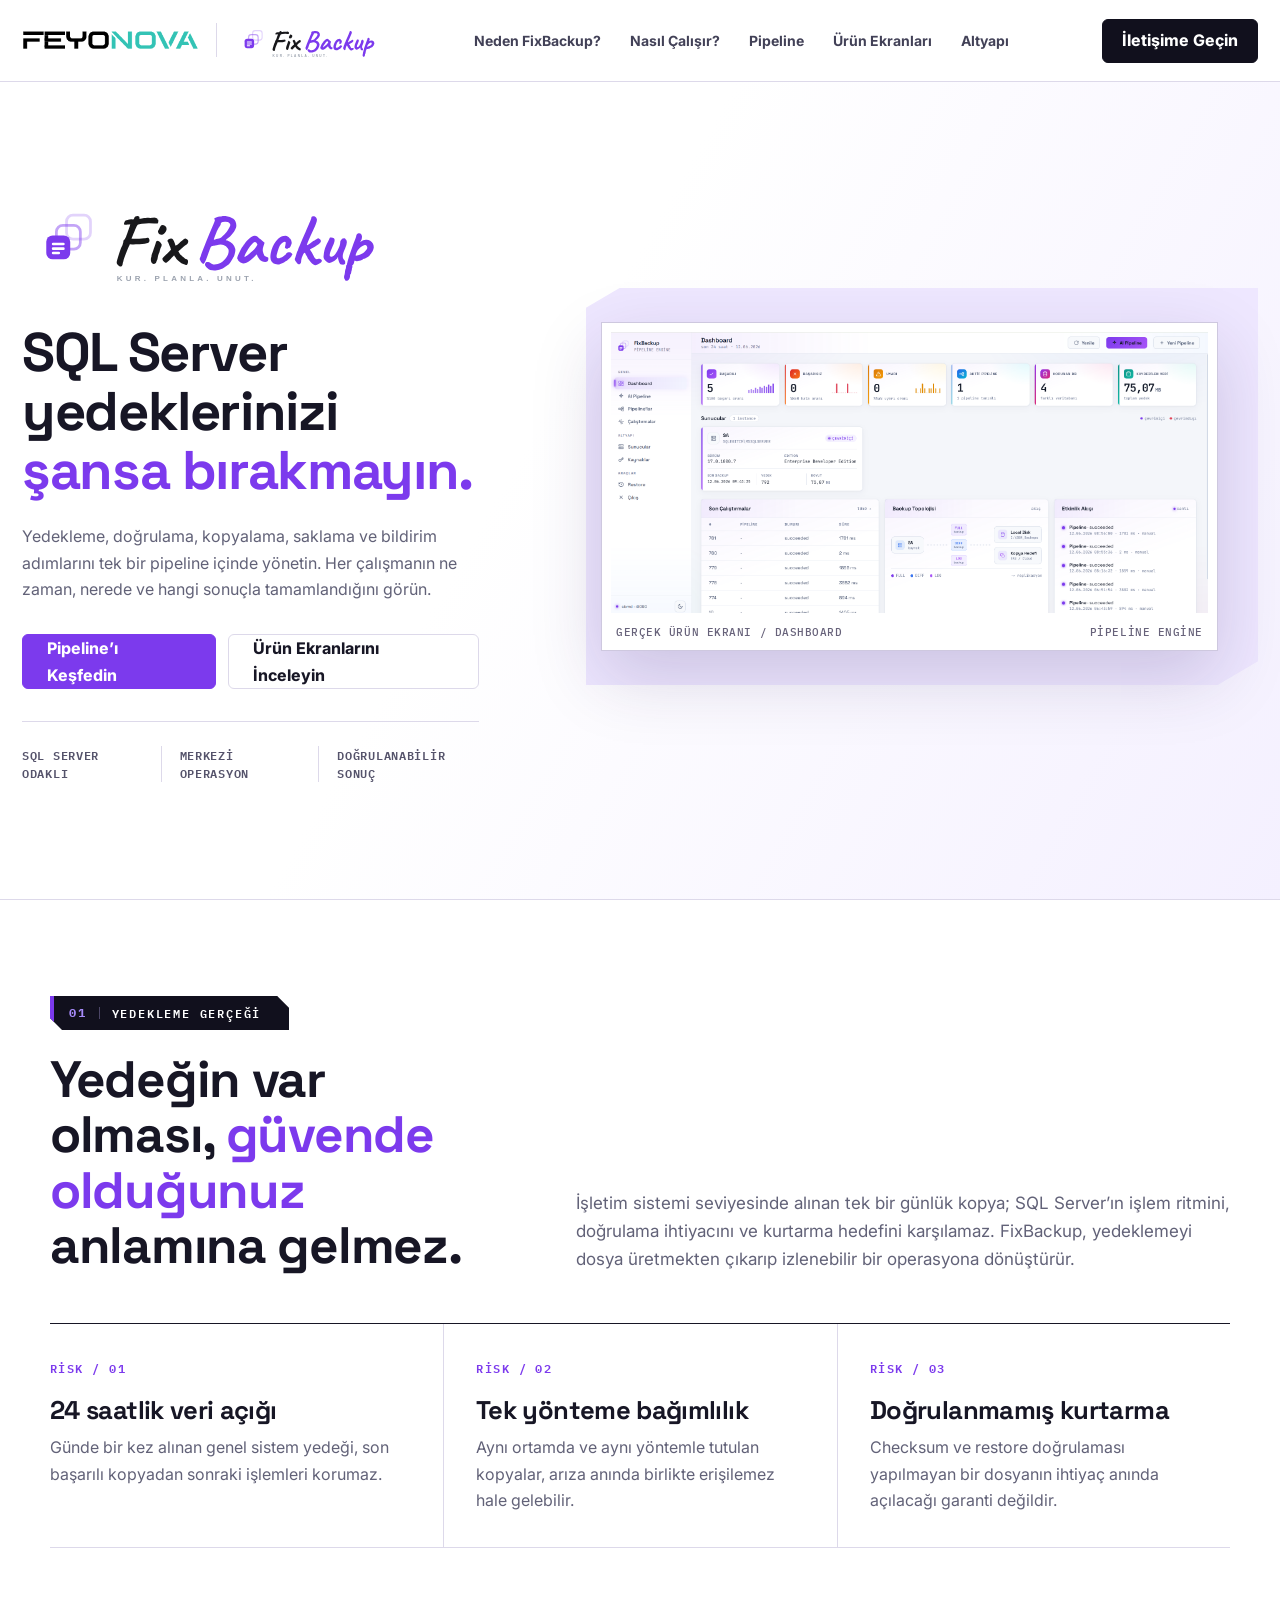
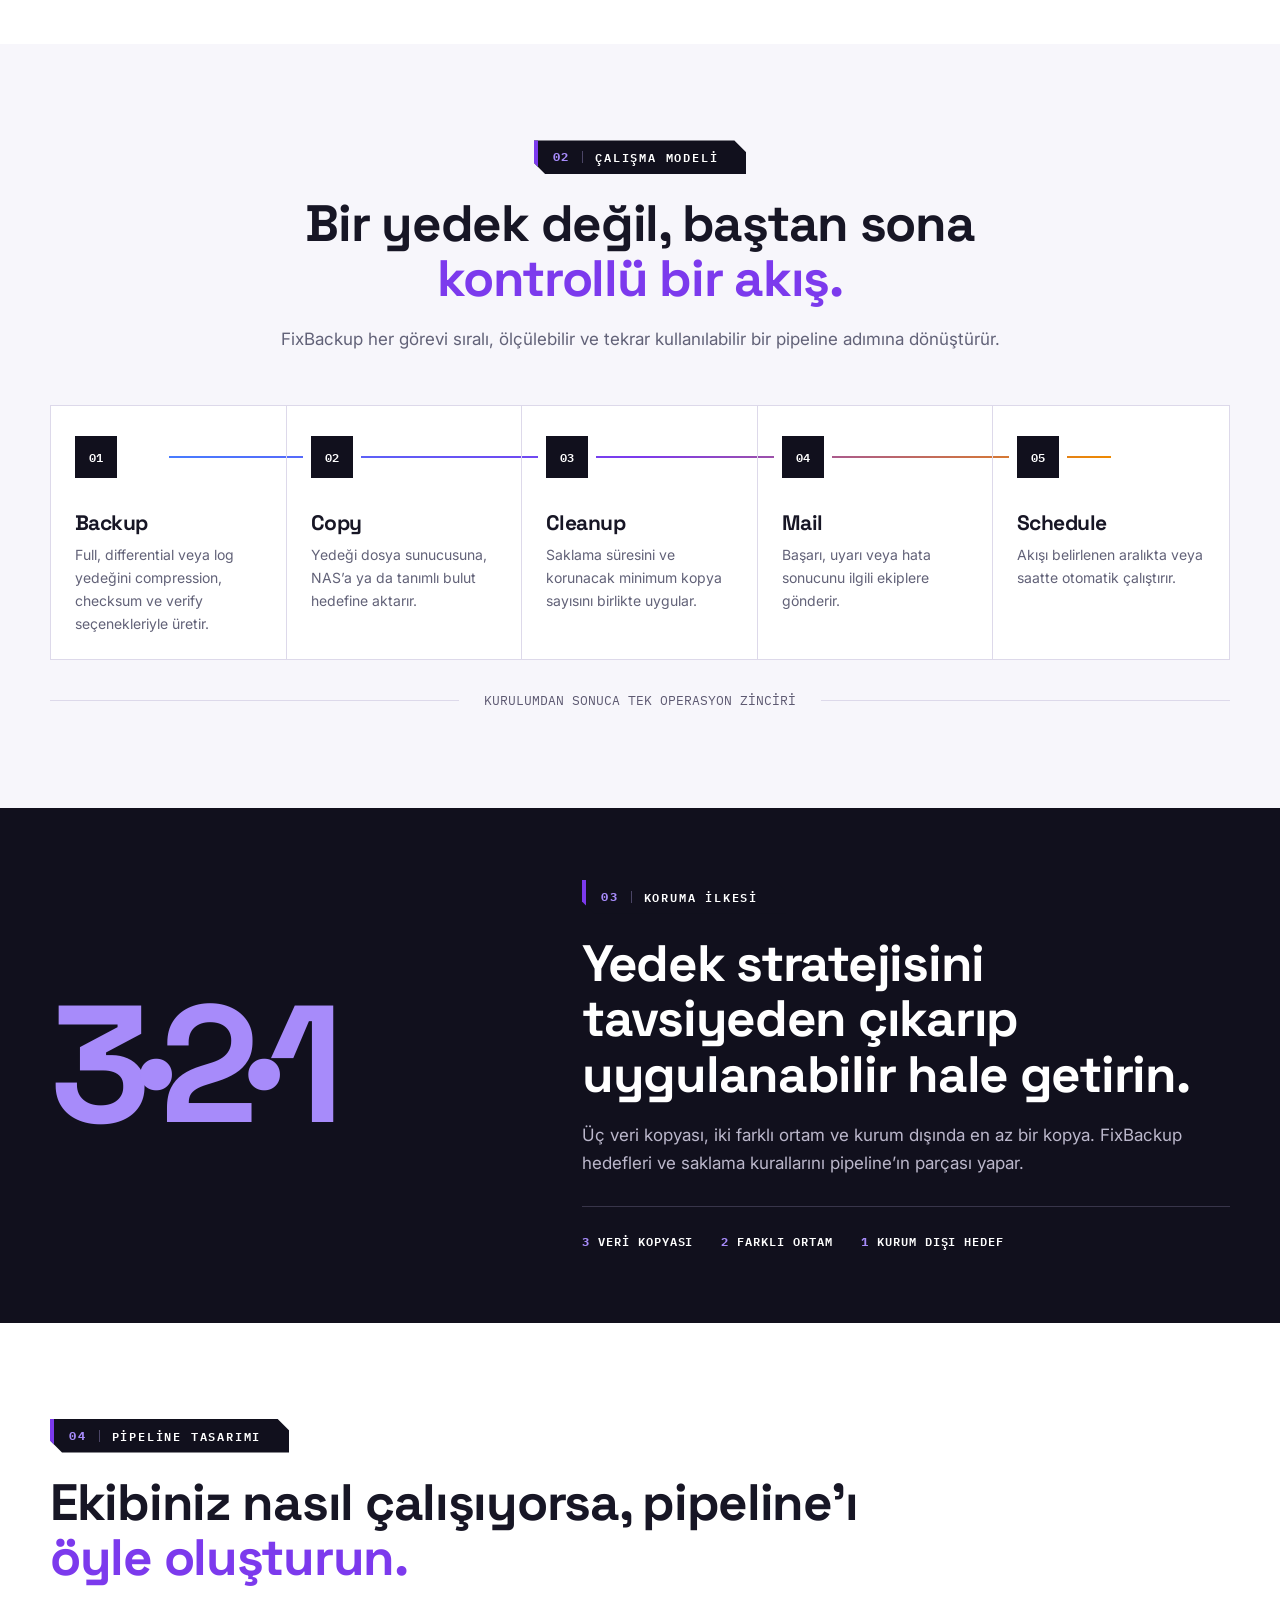
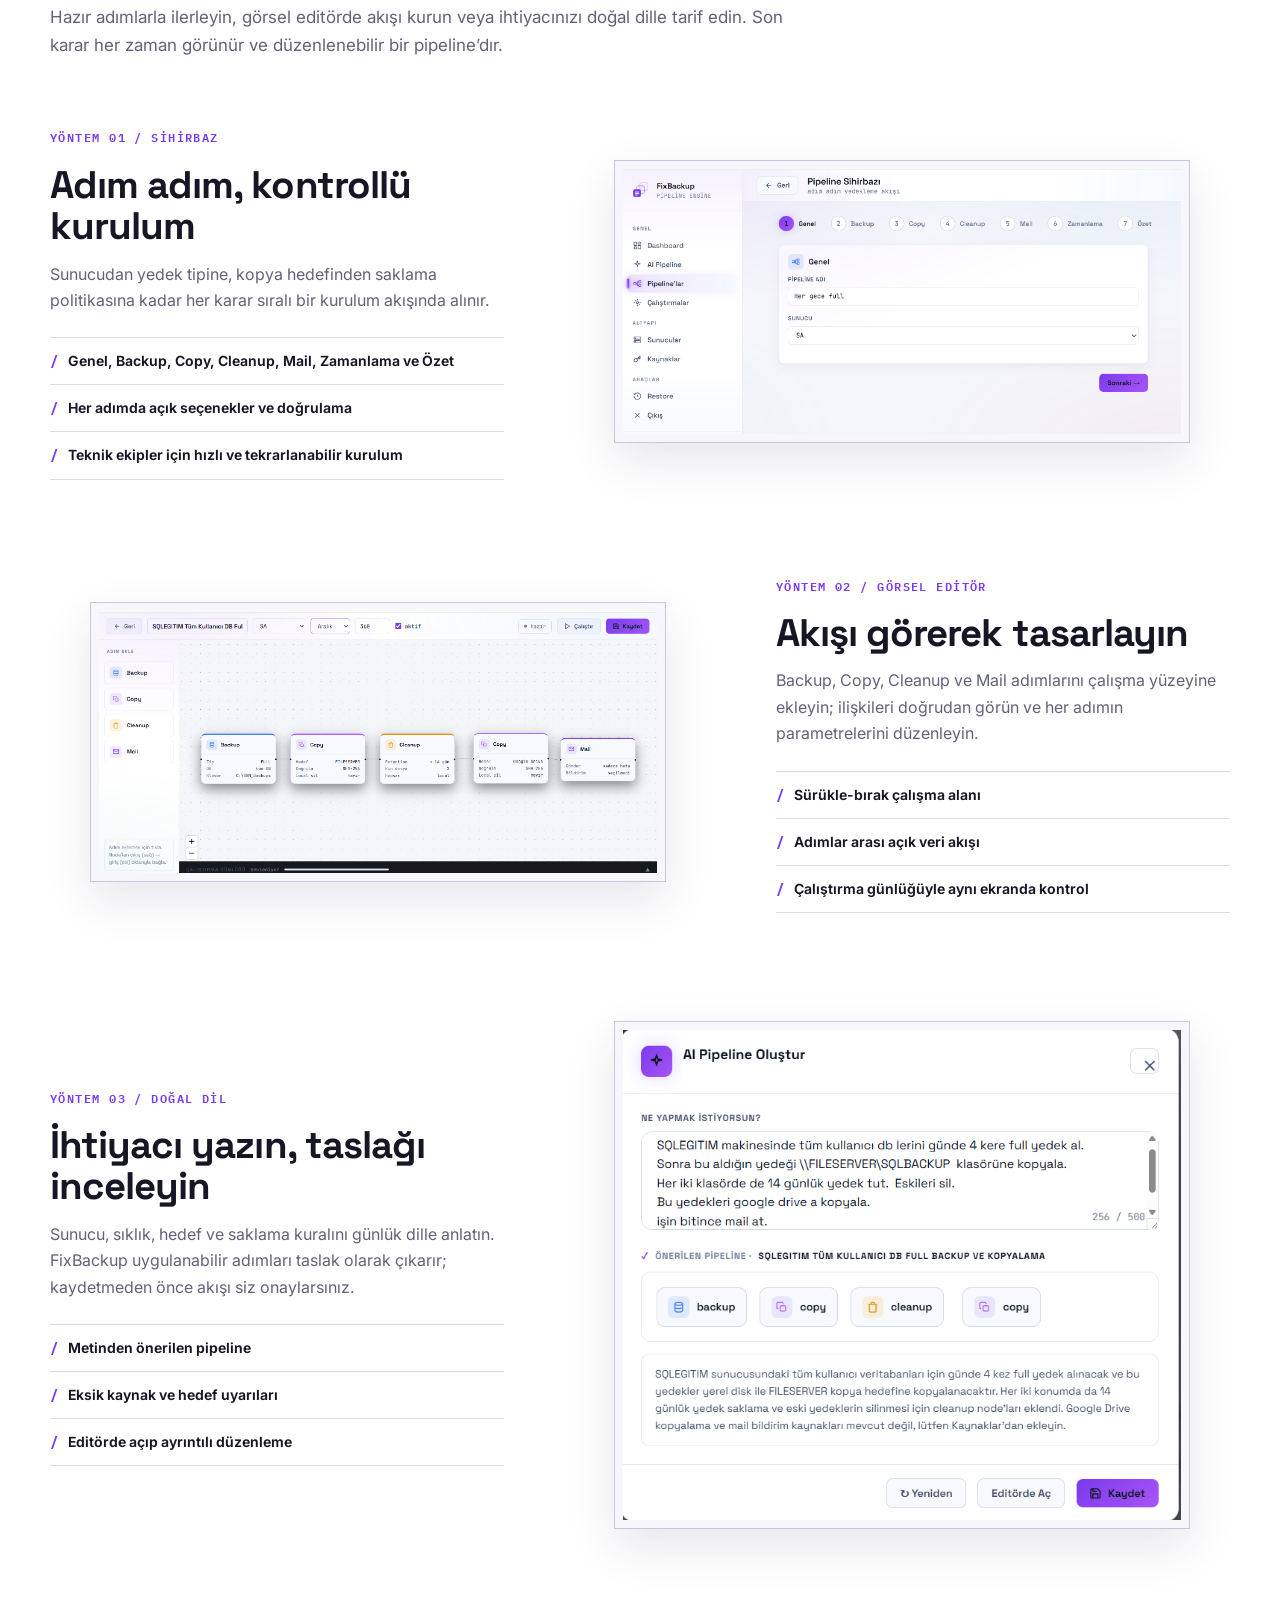
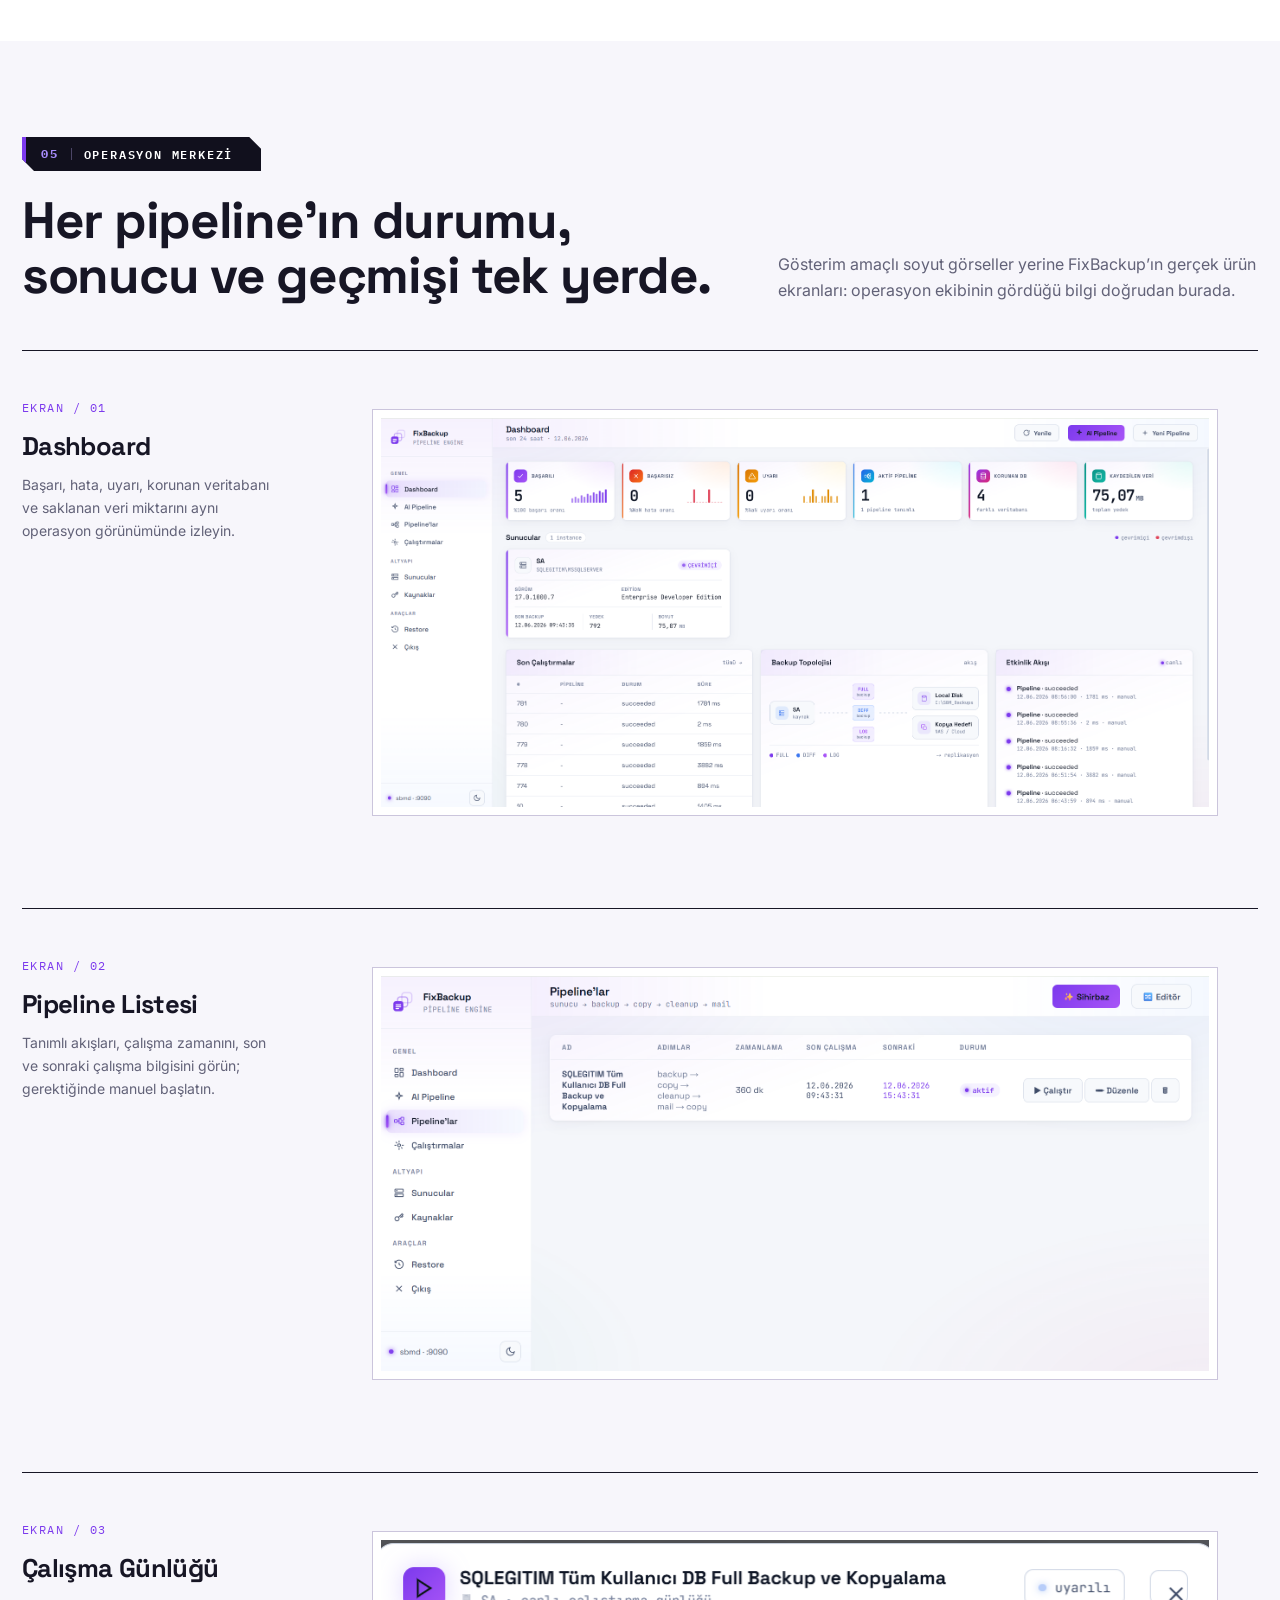
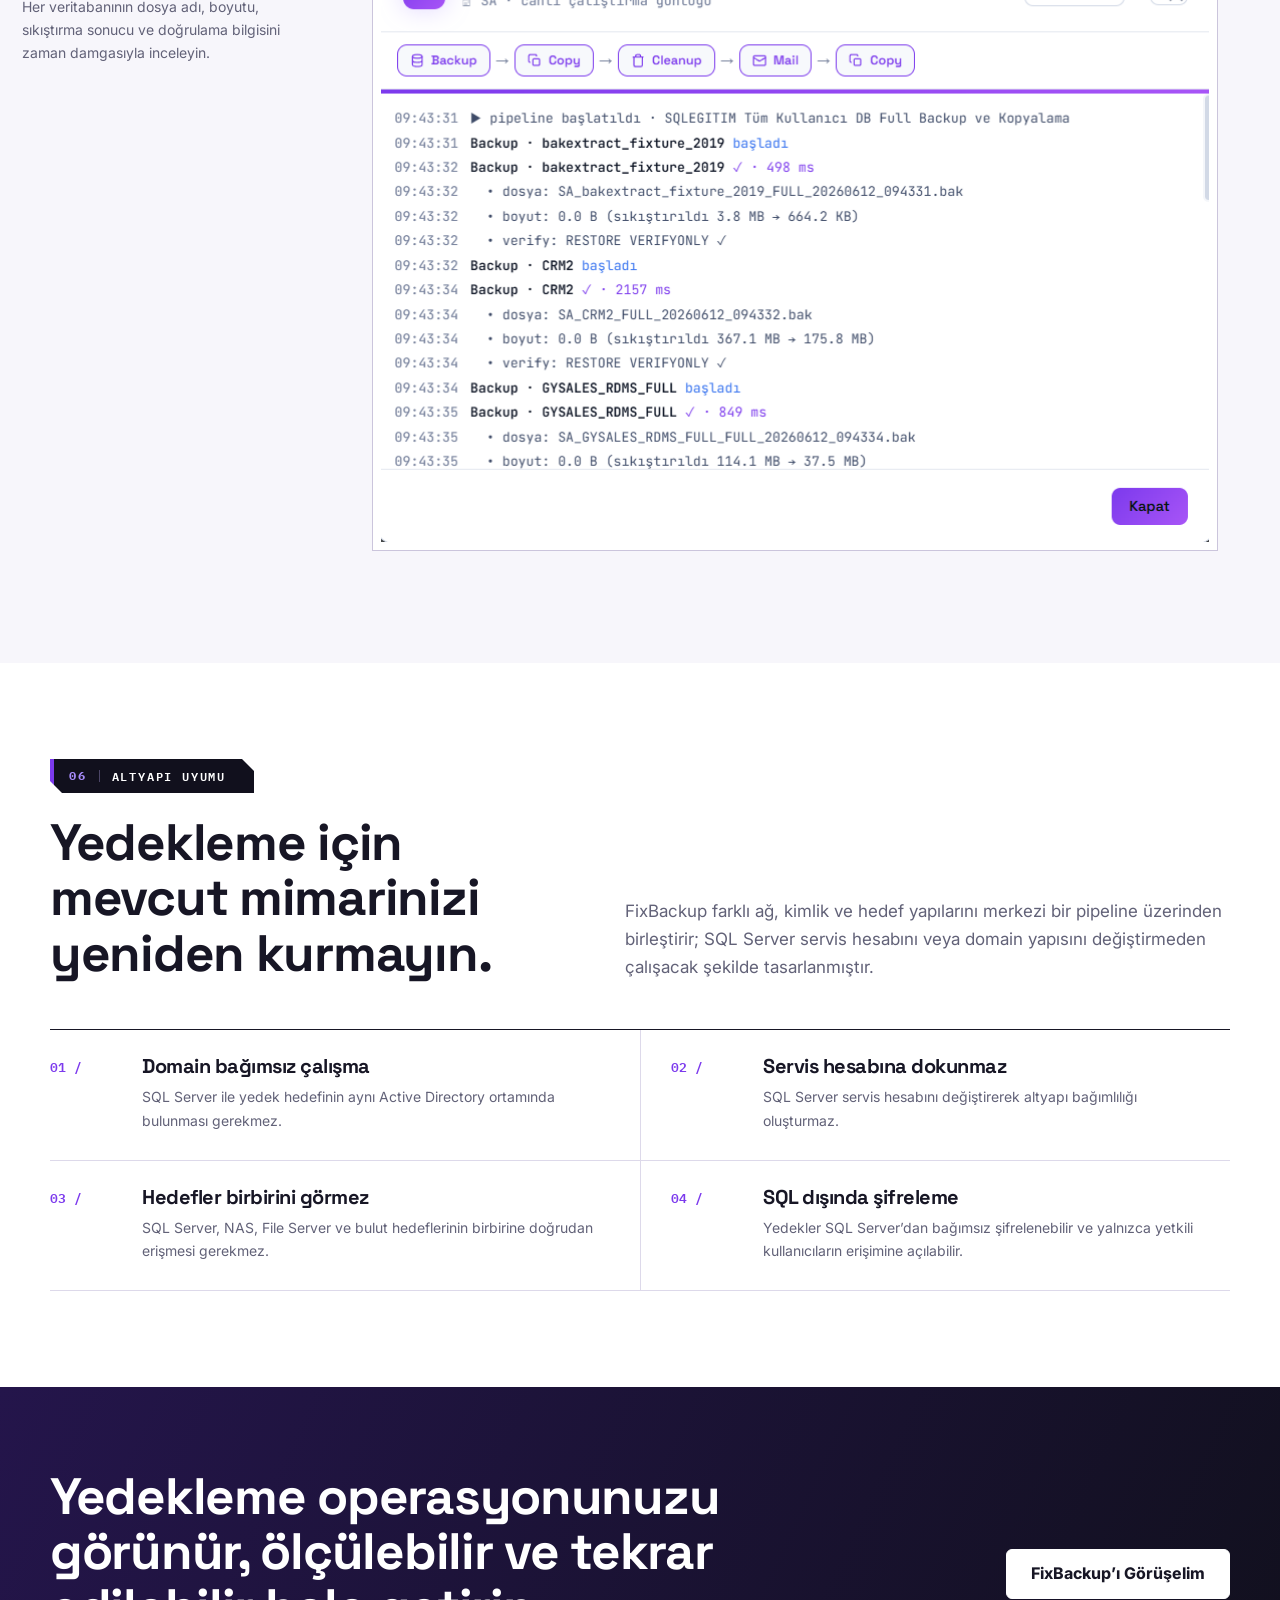
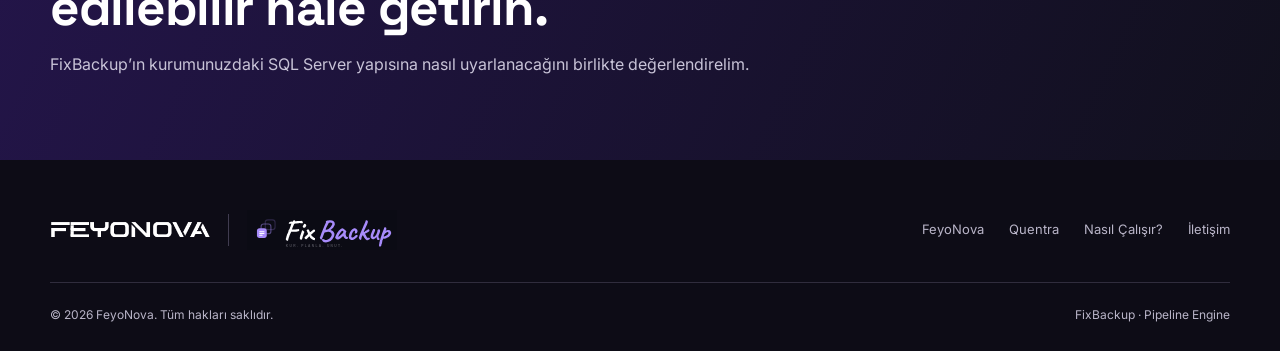
==== fixbackup.html @ 74d4e048 "Web: sayfa gecisleri, site animasyonlari ve fixbackup sayfasi eklendi - index.html yeniden duzenlend" ====
<!DOCTYPE html>
<html lang="tr">
<head>
<meta charset="UTF-8">
<meta name="viewport" content="width=device-width, initial-scale=1.0">
<title>FixBackup | SQL Server Yedekleme Pipeline Platformu</title>
<meta name="description" content="FixBackup; SQL Server yedeklerini planlayan, doğrulayan, kopyalayan ve saklama politikalarını yöneten yedekleme pipeline platformudur.">
<link rel="icon" type="image/svg+xml" href="assets/fixbackup-web/favicon.svg">
<link rel="preconnect" href="https://fonts.googleapis.com">
<link rel="preconnect" href="https://fonts.gstatic.com" crossorigin>
<link href="https://fonts.googleapis.com/css2?family=Inter:wght@400;500;600;700;800&family=Space+Grotesk:wght@500;600;700&family=IBM+Plex+Mono:wght@500;600&display=swap" rel="stylesheet">
<link rel="stylesheet" href="assets/page-transition.css">
<link rel="stylesheet" href="assets/site-motion.css">
<style>
:root{
  --paper:#fff;--wash:#f7f6fb;--wash-2:#f0eef8;--ink:#171625;--muted:#626278;
  --line:#ddd9ea;--purple:#7c3aed;--purple-2:#a78bfa;--purple-pale:#eee7ff;
  --navy:#11101d;--navy-2:#1b1930;--green:#0f9d94;
  --display:"Space Grotesk",Inter,system-ui,sans-serif;
  --text:Inter,system-ui,-apple-system,"Segoe UI",sans-serif;
  --mono:"IBM Plex Mono",Consolas,monospace;
}
*{box-sizing:border-box}
html{scroll-behavior:smooth}
html,body{overflow-x:clip}
body{margin:0;background:var(--paper);color:var(--ink);font-family:var(--text);font-size:16px;line-height:1.65}
img{display:block;max-width:100%;height:auto}a{color:inherit;text-decoration:none}button{font:inherit}
h1,h2,h3,h4,p{margin:0}h1,h2,h3,h4{font-family:var(--display);line-height:1.08;letter-spacing:-.025em}
h2{font-size:clamp(32px,4vw,54px)}h3{font-size:clamp(21px,2vw,28px)}
::selection{background:var(--purple);color:#fff}
.container{width:min(1180px,calc(100% - 44px));margin-inline:auto}.wide{width:min(1440px,calc(100% - 44px));margin-inline:auto}
section{padding:96px 0;scroll-margin-top:82px}
.mono{font-family:var(--mono)}.purple{color:var(--purple)}
.section-kicker{display:inline-grid;grid-template-columns:auto 1fr;align-items:center;gap:12px;margin-bottom:22px;padding:11px 28px 11px 15px;background:var(--navy);color:#fff;border-left:4px solid var(--purple);clip-path:polygon(0 0,calc(100% - 12px) 0,100% 12px,100% 100%,12px 100%,0 calc(100% - 12px));font:600 12px/1 var(--mono);letter-spacing:.15em;text-transform:uppercase}
.section-kicker b{color:var(--purple-2);padding-right:12px;border-right:1px solid #4b4566}
.section-intro{max-width:760px;color:var(--muted);font-size:17px;margin-top:18px}
.btn{display:inline-flex;align-items:center;justify-content:center;min-height:50px;padding:0 24px;border:1px solid var(--line);border-radius:6px;background:#fff;color:var(--ink);font-weight:750;transition:.18s ease}
.btn:hover{transform:translateY(-1px);border-color:var(--purple)}.btn-primary{background:var(--purple);border-color:var(--purple);color:#fff}.btn-primary:hover{background:#6d28d9}

header{position:sticky;top:0;z-index:40;height:82px;background:rgba(255,255,255,.94);border-bottom:1px solid var(--line);backdrop-filter:blur(14px)}
.nav{height:100%;display:flex;align-items:center;justify-content:space-between;gap:30px}
.brand-pair{display:flex;align-items:center;gap:18px;min-width:330px}.feyo-logo{width:176px}.brand-rule{height:34px;width:1px;background:var(--line)}.fix-logo{width:145px}
.nav-links{display:flex;align-items:center;gap:29px;font-size:14px;font-weight:700;color:#424157}.nav-links a:hover{color:var(--purple)}
.nav-cta{min-height:44px;padding-inline:19px;background:var(--navy);border-color:var(--navy);color:#fff}.menu-toggle{display:none;width:44px;height:44px;border:1px solid var(--line);background:#fff;border-radius:5px;font-size:20px}

.hero{min-height:calc(100vh - 82px);padding:72px 0 80px;background:linear-gradient(120deg,#fff 0%,#fff 42%,#f4f0ff 100%);display:grid;align-items:center;border-bottom:1px solid var(--line)}
.hero-grid{display:grid;grid-template-columns:minmax(0,.78fr) minmax(580px,1.22fr);align-items:center;gap:64px}
.hero-logo{width:min(370px,80%);margin-bottom:34px}
.hero h1{font-size:clamp(38px,4.25vw,66px);max-width:680px}.hero h1 span{display:block;color:var(--purple)}
.hero-copy>p{max-width:620px;margin-top:24px;color:var(--muted);font-size:clamp(16px,1.25vw,19px)}
.hero-actions{display:flex;gap:12px;margin-top:32px}.hero-note{display:flex;gap:18px;margin-top:32px;padding-top:24px;border-top:1px solid var(--line);font:600 12px/1.5 var(--mono);letter-spacing:.06em;color:#55536b;text-transform:uppercase}.hero-note span+span{padding-left:18px;border-left:1px solid var(--line)}
.hero-screen{position:relative;padding:18px 0 18px 18px}.hero-screen::before{content:"";position:absolute;inset:0 0 0 6%;background:var(--purple-pale);clip-path:polygon(5% 0,100% 0,100% 94%,94% 100%,0 100%,0 5%)}
.screen-frame{position:relative;background:#fff;border:1px solid #cec8df;padding:9px;box-shadow:0 26px 65px rgba(52,35,96,.18)}
.screen-frame img{width:100%}.screen-cap{display:flex;justify-content:space-between;gap:20px;padding:12px 5px 1px;color:#67627a;font:500 11px/1.4 var(--mono);letter-spacing:.05em;text-transform:uppercase}

.risk{background:#fff}.risk-head{display:grid;grid-template-columns:.8fr 1.2fr;gap:90px;align-items:end;margin-bottom:50px}.risk-head h2{max-width:560px}.risk-head p{color:var(--muted);font-size:17px;max-width:660px}
.risk-grid{display:grid;grid-template-columns:repeat(3,1fr);border-top:1px solid var(--ink);border-bottom:1px solid var(--line)}
.risk-item{padding:30px 32px 34px 0}.risk-item+.risk-item{padding-left:32px;border-left:1px solid var(--line)}.risk-no{font:600 12px var(--mono);color:var(--purple);letter-spacing:.12em}.risk-item h3{margin:16px 0 10px}.risk-item p{color:var(--muted)}

.flow{background:var(--wash)}.flow-head{text-align:center;max-width:860px;margin:0 auto 52px}.flow-head .section-intro{margin-inline:auto}
.pipeline{display:grid;grid-template-columns:repeat(5,1fr);position:relative;border:1px solid var(--line);background:#fff}
.pipeline::before{content:"";position:absolute;left:10%;right:10%;top:50px;height:2px;background:linear-gradient(90deg,#477cff,var(--purple),#ef8a00)}
.pipe-step{position:relative;min-height:210px;padding:30px 24px 24px;border-right:1px solid var(--line)}.pipe-step:last-child{border-right:0}.pipe-index{position:relative;z-index:1;display:grid;place-items:center;width:42px;height:42px;background:var(--navy);color:#fff;font:600 12px var(--mono);box-shadow:0 0 0 8px #fff}.pipe-step h3{font-size:21px;margin:34px 0 8px}.pipe-step p{color:var(--muted);font-size:14px}
.flow-statement{display:grid;grid-template-columns:1fr auto 1fr;align-items:center;gap:25px;margin-top:30px;font-family:var(--mono);font-size:13px;color:#5d5971}.flow-statement::before,.flow-statement::after{content:"";height:1px;background:var(--line)}

.rule321{padding:72px 0;background:var(--navy);color:#fff}.rule-grid{display:grid;grid-template-columns:.8fr 1.2fr;gap:100px;align-items:center}.rule-number{font:700 clamp(88px,13vw,180px)/.8 var(--display);letter-spacing:-.08em;color:var(--purple-2)}.rule-copy h2{max-width:720px}.rule-copy p{max-width:700px;margin-top:20px;color:#bbb7cb;font-size:17px}.rule-facts{display:flex;gap:28px;margin-top:28px;padding-top:24px;border-top:1px solid #38354a}.rule-facts span{font:600 12px var(--mono);letter-spacing:.08em;text-transform:uppercase}.rule-facts b{color:var(--purple-2)}

.build{background:#fff}.build-head{max-width:900px;margin-bottom:64px}.build-list{display:grid;gap:92px}.build-row{display:grid;grid-template-columns:.9fr 1.3fr;align-items:center;gap:70px}.build-row:nth-child(even){grid-template-columns:1.3fr .9fr}.build-row:nth-child(even) .build-copy{order:2}.build-copy .eyebrow{font:600 12px var(--mono);letter-spacing:.12em;color:var(--purple);text-transform:uppercase}.build-copy h3{font-size:clamp(28px,3vw,42px);margin:14px 0}.build-copy p{color:var(--muted);font-size:16px}.build-points{list-style:none;padding:0;margin:24px 0 0;border-top:1px solid var(--line)}.build-points li{padding:11px 0;border-bottom:1px solid var(--line);font-size:14px;font-weight:650}.build-points li::before{content:"/";color:var(--purple);font-family:var(--mono);margin-right:10px}.media-frame{border:1px solid #cbc5dc;background:var(--wash);padding:8px;box-shadow:0 18px 45px rgba(38,28,72,.11)}.media-frame img{width:100%}

.screens{background:var(--wash)}.screens-head{display:flex;justify-content:space-between;align-items:end;gap:40px;margin-bottom:46px}.screens-head>div{max-width:720px}.screens-head p{max-width:480px;color:var(--muted)}
.screen-story{display:grid;grid-template-columns:260px 1fr;border-top:1px solid var(--ink);padding:42px 0 76px;gap:50px}.story-copy{position:sticky;top:120px;align-self:start}.story-copy .mono{font-size:12px;color:var(--purple);letter-spacing:.12em}.story-copy h3{margin:14px 0 12px}.story-copy p{color:var(--muted);font-size:14px}.story-media{border:1px solid #cbc5dc;background:#fff;padding:8px}.story-media img{width:100%}
.screen-story:last-child{padding-bottom:0}

.infra{background:#fff}.infra-head{display:grid;grid-template-columns:.9fr 1.1fr;gap:80px;align-items:end;margin-bottom:48px}.infra-head p{color:var(--muted);font-size:17px}
.infra-grid{display:grid;grid-template-columns:repeat(2,1fr);border-top:1px solid var(--ink)}.infra-item{display:grid;grid-template-columns:70px 1fr;gap:22px;padding:26px 30px 28px 0;border-bottom:1px solid var(--line)}.infra-item:nth-child(even){padding-left:30px;border-left:1px solid var(--line)}.infra-id{font:600 13px var(--mono);color:var(--purple)}.infra-item h3{font-size:20px;margin-bottom:8px}.infra-item p{color:var(--muted);font-size:14px}

.closing{padding:82px 0;background:linear-gradient(115deg,#24154b,#11101d);color:#fff}.closing-grid{display:grid;grid-template-columns:1fr auto;gap:50px;align-items:center}.closing h2{max-width:780px}.closing p{max-width:700px;margin-top:16px;color:#c8c3d7}.closing .btn{background:#fff;border-color:#fff;color:var(--ink)}
footer{padding:50px 0 26px;background:#0d0c16;color:#b9b5c8}.footer-grid{display:flex;align-items:center;justify-content:space-between;gap:30px;padding-bottom:32px;border-bottom:1px solid #302d3d}.footer-brand{display:flex;align-items:center;gap:18px}.footer-feyo{width:160px;filter:brightness(0) invert(1)}.footer-rule{width:1px;height:32px;background:#403c50}.footer-fix{width:150px}.footer-links{display:flex;gap:25px;font-size:13px}.footer-links a:hover{color:#fff}.copyright{display:flex;justify-content:space-between;gap:20px;padding-top:22px;font-size:12px}

@media(max-width:1180px){.nav-links{gap:18px}.brand-pair{min-width:280px}.feyo-logo{width:150px}.fix-logo{width:125px}.hero-grid{grid-template-columns:.85fr 1.15fr;gap:36px}.risk-head,.infra-head{gap:50px}.build-row,.build-row:nth-child(even){gap:40px}.rule-grid{gap:55px}}
@media(max-width:1060px){header{height:auto;min-height:72px}.nav{min-height:72px;flex-wrap:wrap}.menu-toggle{display:block}.nav-cta{display:none}.nav-links{display:none;order:3;width:100%;padding:16px 0 22px;border-top:1px solid var(--line)}.nav-links.open{display:grid;grid-template-columns:repeat(2,1fr)}.brand-pair{min-width:0}.hero{min-height:auto}.hero-grid{grid-template-columns:1fr}.hero-copy{padding:0;width:min(760px,calc(100% - 44px));margin:auto}.hero-screen{width:min(880px,calc(100% - 22px));margin-left:auto}.risk-head,.rule-grid,.infra-head{grid-template-columns:1fr;gap:28px}.build-row,.build-row:nth-child(even){grid-template-columns:1fr;gap:30px}.build-row:nth-child(even) .build-copy{order:0}.pipeline{grid-template-columns:1fr}.pipeline::before{top:44px;bottom:44px;left:50px;right:auto;width:2px;height:auto}.pipe-step{min-height:0;padding:24px 26px 24px 94px;border-right:0;border-bottom:1px solid var(--line)}.pipe-step:last-child{border-bottom:0}.pipe-index{position:absolute;left:29px;top:25px;box-shadow:0 0 0 6px #fff}.pipe-step h3{margin:0 0 4px}.screen-story{grid-template-columns:1fr;gap:24px}.story-copy{position:static}.footer-grid{align-items:flex-start;flex-direction:column}}
@media(max-width:700px){.container,.wide{width:min(100% - 30px,1180px)}section{padding:70px 0}.brand-pair{gap:11px}.brand-rule{height:28px}.feyo-logo{width:120px}.fix-logo{width:105px}.hero{padding:54px 0 60px}.hero-copy{width:calc(100% - 30px)}.hero h1{font-size:clamp(36px,12vw,48px)}.hero-actions{align-items:stretch;flex-direction:column}.hero-note{flex-direction:column;gap:9px}.hero-note span+span{padding-left:0;border-left:0}.hero-screen{width:calc(100% - 15px);padding-left:0}.screen-frame{padding:5px}.screen-cap{display:none}.risk-grid,.infra-grid{grid-template-columns:1fr}.risk-item,.risk-item+.risk-item{padding:24px 0;border-left:0;border-bottom:1px solid var(--line)}.risk-item:last-child{border-bottom:0}.rule-number{font-size:112px}.rule-facts{flex-direction:column;gap:10px}.build-list{gap:70px}.screens-head{align-items:flex-start;flex-direction:column}.screen-story{padding-bottom:58px}.infra-item,.infra-item:nth-child(even){grid-template-columns:48px 1fr;padding:23px 0;border-left:0}.closing-grid{grid-template-columns:1fr}.closing .btn{width:100%}.footer-brand{flex-wrap:wrap}.footer-links{flex-wrap:wrap}.copyright{flex-direction:column}.nav-links.open{grid-template-columns:1fr}.section-kicker{font-size:10px}}
</style>
</head>
<body>
<div class="page-transition" aria-hidden="true">
  <div class="pt-mark">
    <div class="pt-word"><span class="pt-letter" style="--i:0">F</span><span class="pt-letter" style="--i:1">E</span><span class="pt-letter" style="--i:2">Y</span><span class="pt-letter" style="--i:3">O</span><span class="pt-letter" style="--i:4">N</span><span class="pt-letter" style="--i:5">O</span><span class="pt-letter" style="--i:6">V</span><span class="pt-letter" style="--i:7">A</span></div>
    <span class="pt-line"></span>
    <span class="pt-caption">Enterprise Intelligence</span>
  </div>
</div>
<header>
  <div class="wide nav">
    <a class="brand-pair" href="./index.html" aria-label="FeyoNova ana sayfa">
      <img class="feyo-logo" src="Logolar/FeyoNovaLogo_Small.png" alt="FeyoNova">
      <span class="brand-rule"></span>
      <img class="fix-logo" src="assets/fixbackup-web/logo-light.svg" alt="FixBackup">
    </a>
    <nav class="nav-links" id="mainNav" aria-label="Ana menü"><a href="#neden">Neden FixBackup?</a><a href="#nasil">Nasıl Çalışır?</a><a href="#pipeline">Pipeline</a><a href="#ekranlar">Ürün Ekranları</a><a href="#altyapi">Altyapı</a></nav>
    <a class="btn nav-cta" href="mailto:info@feyonova.com?subject=FixBackup%20Hakkında">İletişime Geçin</a>
    <button class="menu-toggle" type="button" aria-label="Menüyü aç" aria-controls="mainNav" aria-expanded="false">☰</button>
  </div>
</header>
<main>
  <section class="hero">
    <div class="wide hero-grid">
      <div class="hero-copy">
        <img class="hero-logo" src="assets/fixbackup-web/logo-light.svg" alt="FixBackup — Kur. Planla. Unut.">
        <h1>SQL Server yedeklerinizi <span>şansa bırakmayın.</span></h1>
        <p>Yedekleme, doğrulama, kopyalama, saklama ve bildirim adımlarını tek bir pipeline içinde yönetin. Her çalışmanın ne zaman, nerede ve hangi sonuçla tamamlandığını görün.</p>
        <div class="hero-actions"><a class="btn btn-primary" href="#nasil">Pipeline’ı Keşfedin</a><a class="btn" href="#ekranlar">Ürün Ekranlarını İnceleyin</a></div>
        <div class="hero-note"><span>SQL Server odaklı</span><span>Merkezi operasyon</span><span>Doğrulanabilir sonuç</span></div>
      </div>
      <div class="hero-screen">
        <figure class="screen-frame"><img src="assets/fixbackup-web/dashboard.png" alt="FixBackup yönetim paneli" width="1913" height="900"><figcaption class="screen-cap"><span>Gerçek ürün ekranı / Dashboard</span><span>Pipeline Engine</span></figcaption></figure>
      </div>
    </div>
  </section>

  <section class="risk" id="neden"><div class="container">
    <div class="risk-head"><div><span class="section-kicker"><b>01</b>Yedekleme Gerçeği</span><h2>Yedeğin var olması, <span class="purple">güvende olduğunuz</span> anlamına gelmez.</h2></div><p>İşletim sistemi seviyesinde alınan tek bir günlük kopya; SQL Server’ın işlem ritmini, doğrulama ihtiyacını ve kurtarma hedefini karşılamaz. FixBackup, yedeklemeyi dosya üretmekten çıkarıp izlenebilir bir operasyona dönüştürür.</p></div>
    <div class="risk-grid">
      <article class="risk-item"><span class="risk-no">RİSK / 01</span><h3>24 saatlik veri açığı</h3><p>Günde bir kez alınan genel sistem yedeği, son başarılı kopyadan sonraki işlemleri korumaz.</p></article>
      <article class="risk-item"><span class="risk-no">RİSK / 02</span><h3>Tek yönteme bağımlılık</h3><p>Aynı ortamda ve aynı yöntemle tutulan kopyalar, arıza anında birlikte erişilemez hale gelebilir.</p></article>
      <article class="risk-item"><span class="risk-no">RİSK / 03</span><h3>Doğrulanmamış kurtarma</h3><p>Checksum ve restore doğrulaması yapılmayan bir dosyanın ihtiyaç anında açılacağı garanti değildir.</p></article>
    </div>
  </div></section>

  <section class="flow" id="nasil"><div class="container">
    <div class="flow-head"><span class="section-kicker"><b>02</b>Çalışma Modeli</span><h2>Bir yedek değil, baştan sona <span class="purple">kontrollü bir akış.</span></h2><p class="section-intro">FixBackup her görevi sıralı, ölçülebilir ve tekrar kullanılabilir bir pipeline adımına dönüştürür.</p></div>
    <div class="pipeline">
      <article class="pipe-step"><span class="pipe-index">01</span><h3>Backup</h3><p>Full, differential veya log yedeğini compression, checksum ve verify seçenekleriyle üretir.</p></article>
      <article class="pipe-step"><span class="pipe-index">02</span><h3>Copy</h3><p>Yedeği dosya sunucusuna, NAS’a ya da tanımlı bulut hedefine aktarır.</p></article>
      <article class="pipe-step"><span class="pipe-index">03</span><h3>Cleanup</h3><p>Saklama süresini ve korunacak minimum kopya sayısını birlikte uygular.</p></article>
      <article class="pipe-step"><span class="pipe-index">04</span><h3>Mail</h3><p>Başarı, uyarı veya hata sonucunu ilgili ekiplere gönderir.</p></article>
      <article class="pipe-step"><span class="pipe-index">05</span><h3>Schedule</h3><p>Akışı belirlenen aralıkta veya saatte otomatik çalıştırır.</p></article>
    </div>
    <div class="flow-statement">KURULUMDAN SONUCA TEK OPERASYON ZİNCİRİ</div>
  </div></section>

  <section class="rule321"><div class="container rule-grid"><div class="rule-number">3·2·1</div><div class="rule-copy"><span class="section-kicker"><b>03</b>Koruma İlkesi</span><h2>Yedek stratejisini tavsiyeden çıkarıp uygulanabilir hale getirin.</h2><p>Üç veri kopyası, iki farklı ortam ve kurum dışında en az bir kopya. FixBackup hedefleri ve saklama kurallarını pipeline’ın parçası yapar.</p><div class="rule-facts"><span><b>3</b> veri kopyası</span><span><b>2</b> farklı ortam</span><span><b>1</b> kurum dışı hedef</span></div></div></div></section>

  <section class="build" id="pipeline"><div class="container">
    <div class="build-head"><span class="section-kicker"><b>04</b>Pipeline Tasarımı</span><h2>Ekibiniz nasıl çalışıyorsa, pipeline’ı <span class="purple">öyle oluşturun.</span></h2><p class="section-intro">Hazır adımlarla ilerleyin, görsel editörde akışı kurun veya ihtiyacınızı doğal dille tarif edin. Son karar her zaman görünür ve düzenlenebilir bir pipeline’dır.</p></div>
    <div class="build-list">
      <article class="build-row"><div class="build-copy"><span class="eyebrow">Yöntem 01 / Sihirbaz</span><h3>Adım adım, kontrollü kurulum</h3><p>Sunucudan yedek tipine, kopya hedefinden saklama politikasına kadar her karar sıralı bir kurulum akışında alınır.</p><ul class="build-points"><li>Genel, Backup, Copy, Cleanup, Mail, Zamanlama ve Özet</li><li>Her adımda açık seçenekler ve doğrulama</li><li>Teknik ekipler için hızlı ve tekrarlanabilir kurulum</li></ul></div><figure class="media-frame"><img src="assets/fixbackup-web/wizard-general.png" alt="FixBackup pipeline sihirbazı" loading="lazy" width="1903" height="904"></figure></article>
      <article class="build-row"><div class="build-copy"><span class="eyebrow">Yöntem 02 / Görsel Editör</span><h3>Akışı görerek tasarlayın</h3><p>Backup, Copy, Cleanup ve Mail adımlarını çalışma yüzeyine ekleyin; ilişkileri doğrudan görün ve her adımın parametrelerini düzenleyin.</p><ul class="build-points"><li>Sürükle-bırak çalışma alanı</li><li>Adımlar arası açık veri akışı</li><li>Çalıştırma günlüğüyle aynı ekranda kontrol</li></ul></div><figure class="media-frame"><img src="assets/fixbackup-web/editor.png" alt="FixBackup görsel pipeline editörü" loading="lazy" width="1919" height="901"></figure></article>
      <article class="build-row"><div class="build-copy"><span class="eyebrow">Yöntem 03 / Doğal Dil</span><h3>İhtiyacı yazın, taslağı inceleyin</h3><p>Sunucu, sıklık, hedef ve saklama kuralını günlük dille anlatın. FixBackup uygulanabilir adımları taslak olarak çıkarır; kaydetmeden önce akışı siz onaylarsınız.</p><ul class="build-points"><li>Metinden önerilen pipeline</li><li>Eksik kaynak ve hedef uyarıları</li><li>Editörde açıp ayrıntılı düzenleme</li></ul></div><figure class="media-frame"><img src="assets/fixbackup-web/ai-pipeline.png" alt="Doğal dille FixBackup pipeline oluşturma ekranı" loading="lazy" width="748" height="657"></figure></article>
    </div>
  </div></section>

  <section class="screens" id="ekranlar"><div class="wide">
    <div class="screens-head"><div><span class="section-kicker"><b>05</b>Operasyon Merkezi</span><h2>Her pipeline’ın durumu, sonucu ve geçmişi tek yerde.</h2></div><p>Gösterim amaçlı soyut görseller yerine FixBackup’ın gerçek ürün ekranları: operasyon ekibinin gördüğü bilgi doğrudan burada.</p></div>
    <article class="screen-story"><div class="story-copy"><span class="mono">EKRAN / 01</span><h3>Dashboard</h3><p>Başarı, hata, uyarı, korunan veritabanı ve saklanan veri miktarını aynı operasyon görünümünde izleyin.</p></div><figure class="story-media"><img src="assets/fixbackup-web/dashboard.png" alt="FixBackup dashboard ekranı" loading="lazy" width="1913" height="900"></figure></article>
    <article class="screen-story"><div class="story-copy"><span class="mono">EKRAN / 02</span><h3>Pipeline Listesi</h3><p>Tanımlı akışları, çalışma zamanını, son ve sonraki çalışma bilgisini görün; gerektiğinde manuel başlatın.</p></div><figure class="story-media"><img src="assets/fixbackup-web/pipelines.png" alt="FixBackup pipeline listesi" loading="lazy" width="1913" height="912"></figure></article>
    <article class="screen-story"><div class="story-copy"><span class="mono">EKRAN / 03</span><h3>Çalışma Günlüğü</h3><p>Her veritabanının dosya adı, boyutu, sıkıştırma sonucu ve doğrulama bilgisini zaman damgasıyla inceleyin.</p></div><figure class="story-media"><img src="assets/fixbackup-web/run-log.png" alt="FixBackup çalışma günlüğü" loading="lazy" width="825" height="600"></figure></article>
  </div></section>

  <section class="infra" id="altyapi"><div class="container">
    <div class="infra-head"><div><span class="section-kicker"><b>06</b>Altyapı Uyumu</span><h2>Yedekleme için mevcut mimarinizi yeniden kurmayın.</h2></div><p>FixBackup farklı ağ, kimlik ve hedef yapılarını merkezi bir pipeline üzerinden birleştirir; SQL Server servis hesabını veya domain yapısını değiştirmeden çalışacak şekilde tasarlanmıştır.</p></div>
    <div class="infra-grid">
      <article class="infra-item"><span class="infra-id">01 /</span><div><h3>Domain bağımsız çalışma</h3><p>SQL Server ile yedek hedefinin aynı Active Directory ortamında bulunması gerekmez.</p></div></article>
      <article class="infra-item"><span class="infra-id">02 /</span><div><h3>Servis hesabına dokunmaz</h3><p>SQL Server servis hesabını değiştirerek altyapı bağımlılığı oluşturmaz.</p></div></article>
      <article class="infra-item"><span class="infra-id">03 /</span><div><h3>Hedefler birbirini görmez</h3><p>SQL Server, NAS, File Server ve bulut hedeflerinin birbirine doğrudan erişmesi gerekmez.</p></div></article>
      <article class="infra-item"><span class="infra-id">04 /</span><div><h3>SQL dışında şifreleme</h3><p>Yedekler SQL Server’dan bağımsız şifrelenebilir ve yalnızca yetkili kullanıcıların erişimine açılabilir.</p></div></article>
    </div>
  </div></section>

  <section class="closing"><div class="container closing-grid"><div><h2>Yedekleme operasyonunuzu görünür, ölçülebilir ve tekrar edilebilir hale getirin.</h2><p>FixBackup’ın kurumunuzdaki SQL Server yapısına nasıl uyarlanacağını birlikte değerlendirelim.</p></div><a class="btn" href="mailto:info@feyonova.com?subject=FixBackup%20Demo%20Talebi">FixBackup’ı Görüşelim</a></div></section>
</main>
<footer><div class="container"><div class="footer-grid"><div class="footer-brand"><img class="footer-feyo" src="Logolar/FeyoNovaLogo_Small.png" alt="FeyoNova"><span class="footer-rule"></span><img class="footer-fix" src="assets/fixbackup-web/logo-dark.svg" alt="FixBackup"></div><div class="footer-links"><a href="./index.html">FeyoNova</a><a href="./quentra.html">Quentra</a><a href="#nasil">Nasıl Çalışır?</a><a href="mailto:info@feyonova.com">İletişim</a></div></div><div class="copyright"><span>© 2026 FeyoNova. Tüm hakları saklıdır.</span><span>FixBackup · Pipeline Engine</span></div></div></footer>
<script src="assets/site-motion.js"></script>
<script src="assets/page-transition.js"></script>
<script>const toggle=document.querySelector('.menu-toggle');const nav=document.querySelector('.nav-links');toggle?.addEventListener('click',()=>{const open=nav.classList.toggle('open');toggle.setAttribute('aria-expanded',String(open));toggle.textContent=open?'×':'☰'});nav?.querySelectorAll('a').forEach(a=>a.addEventListener('click',()=>{nav.classList.remove('open');toggle?.setAttribute('aria-expanded','false');if(toggle)toggle.textContent='☰'}));</script>
</body>
</html>
---- assets/page-transition.css ----
.page-transition{
  position:fixed;inset:0;z-index:9999;display:grid;place-items:center;overflow:hidden;
  background:#fff;opacity:1;visibility:visible;pointer-events:auto;
  transition:opacity .42s cubic-bezier(.22,.7,.25,1),visibility 0s linear 0s;
}
.page-transition::before,.page-transition::after{
  content:"";position:absolute;left:0;width:100%;height:1px;
  background:linear-gradient(90deg,transparent,rgba(15,157,148,.42),transparent);
  transform:scaleX(0);
}
.page-transition::before{top:0;transform-origin:left}.page-transition::after{bottom:0;transform-origin:right}
.page-transition.is-ready{opacity:0;visibility:hidden;pointer-events:none;transition:opacity .4s ease,visibility 0s linear .4s}
.page-transition.is-leaving{opacity:1;visibility:visible;pointer-events:auto;transition:opacity .22s ease}
.page-transition.is-leaving::before,.page-transition.is-leaving::after{animation:pt-edge .55s ease forwards}
.pt-mark{position:relative;display:grid;justify-items:center;gap:18px;width:250px;padding:54px 16px 20px}
.pt-mark::before,.pt-mark::after{content:"";position:absolute;left:50%;top:50%;border-radius:50%;pointer-events:none}
.pt-mark::before{width:218px;height:218px;margin:-109px;border:1px solid rgba(15,157,148,.25);border-top-color:#0f9d94;animation:pt-orbit 1.05s linear infinite}
.pt-mark::after{width:184px;height:184px;margin:-92px;border:1px solid rgba(15,157,148,.12);border-right-color:rgba(15,157,148,.55);animation:pt-orbit 1.6s linear infinite reverse}
.pt-word{position:relative;z-index:1;width:210px;height:54px;background:url("../Logolar/FeyoNovaLogo_Small.png") center/contain no-repeat;opacity:0;transform:scale(.94);animation:pt-logo .45s cubic-bezier(.22,.8,.3,1) .08s forwards}
.pt-letter{display:none}.pt-line{position:relative;z-index:1;width:190px;height:2px;background:#dcebea;overflow:hidden}
.pt-line::after{content:"";display:block;width:42%;height:100%;background:linear-gradient(90deg,transparent,#0f9d94,transparent);animation:pt-line 1s ease-in-out infinite}
.pt-caption{position:relative;z-index:1;color:#667b86;font:600 9px/1 "IBM Plex Mono",Consolas,monospace;letter-spacing:.25em;text-transform:uppercase;opacity:0;animation:pt-caption .3s ease .22s forwards}
.page-transition.is-arrival .pt-word{opacity:1;transform:none;animation:none}
body.transition-lock{overflow:hidden}
@keyframes pt-logo{to{opacity:1;transform:scale(1)}}
@keyframes pt-orbit{to{transform:rotate(360deg)}}
@keyframes pt-line{from{transform:translateX(-120%)}to{transform:translateX(340%)}}
@keyframes pt-caption{to{opacity:1}}
@keyframes pt-edge{to{transform:scaleX(1)}}
@media(prefers-reduced-motion:reduce){.pt-mark::before,.pt-mark::after,.pt-line::after{animation:none}.pt-word,.pt-caption{animation:none;opacity:1;transform:none}.page-transition,.page-transition.is-ready{transition-duration:.12s}}
---- assets/site-motion.css ----
:root{--site-scroll-progress:0%}
.site-scroll-track{position:fixed;left:0;right:0;top:0;height:2px;z-index:9998;pointer-events:none;background:transparent}
.site-scroll-track span{display:block;width:var(--site-scroll-progress);height:100%;background:linear-gradient(90deg,#0f9d94,#21c7c1,#7c3aed);box-shadow:0 0 12px rgba(15,157,148,.35);transition:width .08s linear}
.motion-section{opacity:0;transform:translateY(26px);filter:blur(2px);transition:opacity .7s cubic-bezier(.22,.7,.25,1),transform .7s cubic-bezier(.22,.7,.25,1),filter .7s ease}
.motion-section.motion-visible{opacity:1;transform:none;filter:none}
.motion-title{position:relative;transition:transform .28s cubic-bezier(.22,.7,.25,1),color .28s ease,text-shadow .28s ease;will-change:transform}
.motion-title::after{content:"";position:absolute;left:50%;bottom:-8px;width:44px;height:2px;background:currentColor;opacity:.48;transform:translateX(-50%) scaleX(0);transform-origin:center;transition:transform .28s cubic-bezier(.22,.7,.25,1)}
.motion-title:hover{transform:translateY(-3px);text-shadow:0 12px 28px rgba(15,157,148,.11)}
.motion-title:hover::after{transform:translateX(-50%) scaleX(1)}
.motion-title[data-title-align="left"]::after{left:0;transform:scaleX(0);transform-origin:left}.motion-title[data-title-align="left"]:hover::after{transform:scaleX(1)}
@media(prefers-reduced-motion:reduce){.site-scroll-track{display:none}.motion-section{opacity:1;transform:none;filter:none;transition:none}.motion-title,.motion-title::after{transition:none}.motion-title:hover{transform:none;text-shadow:none}}
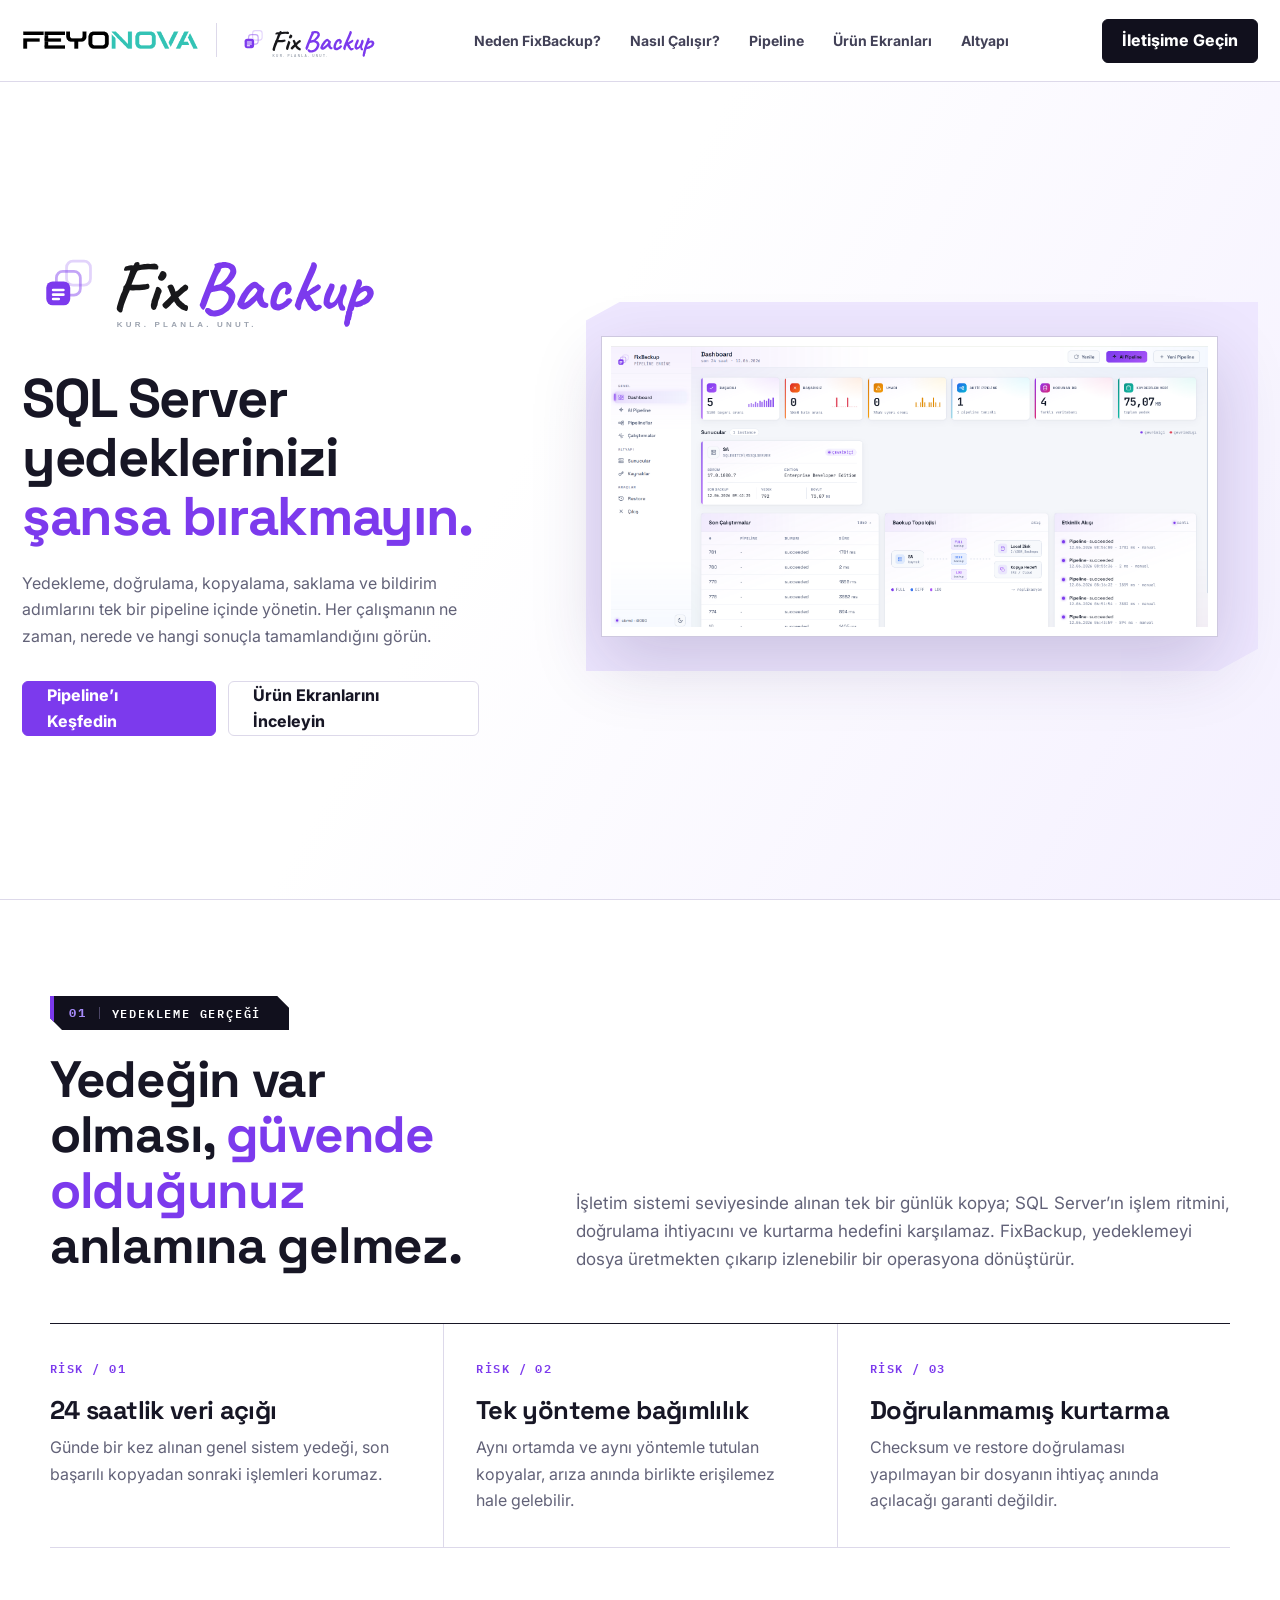
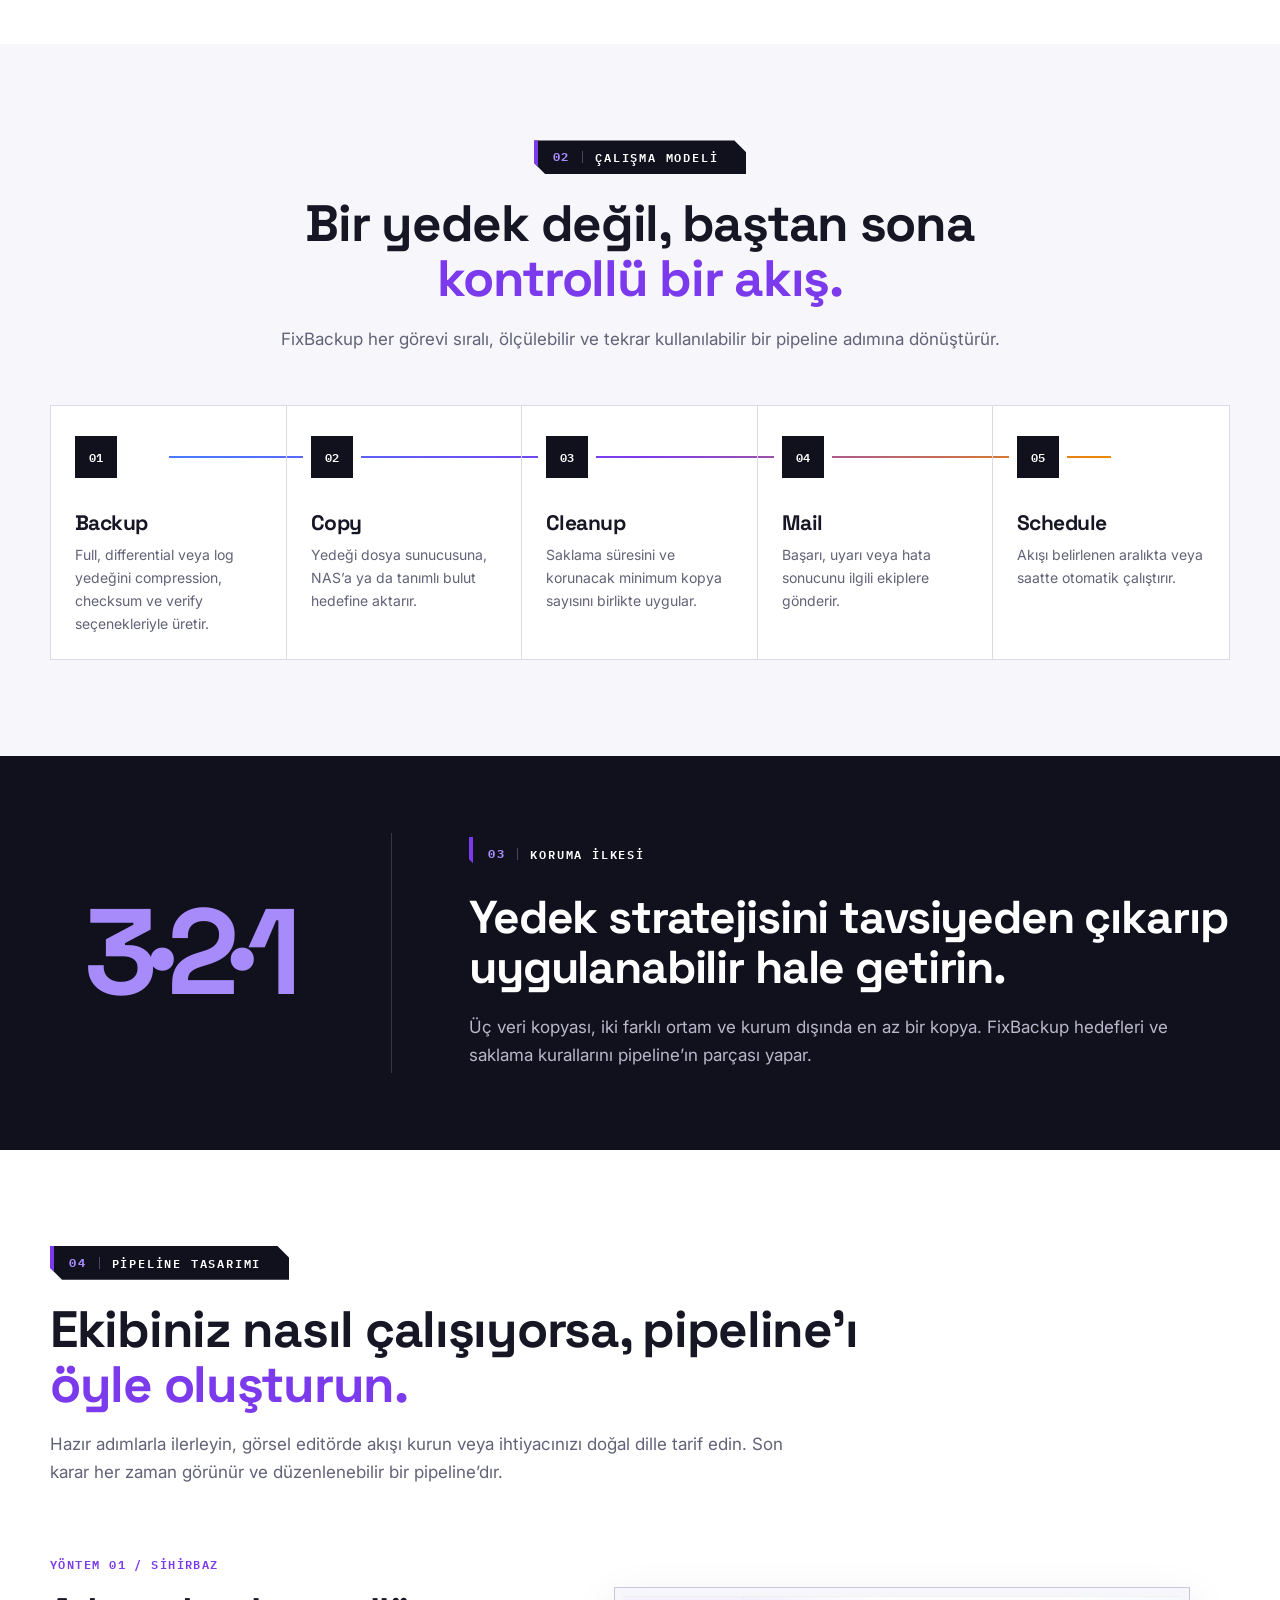
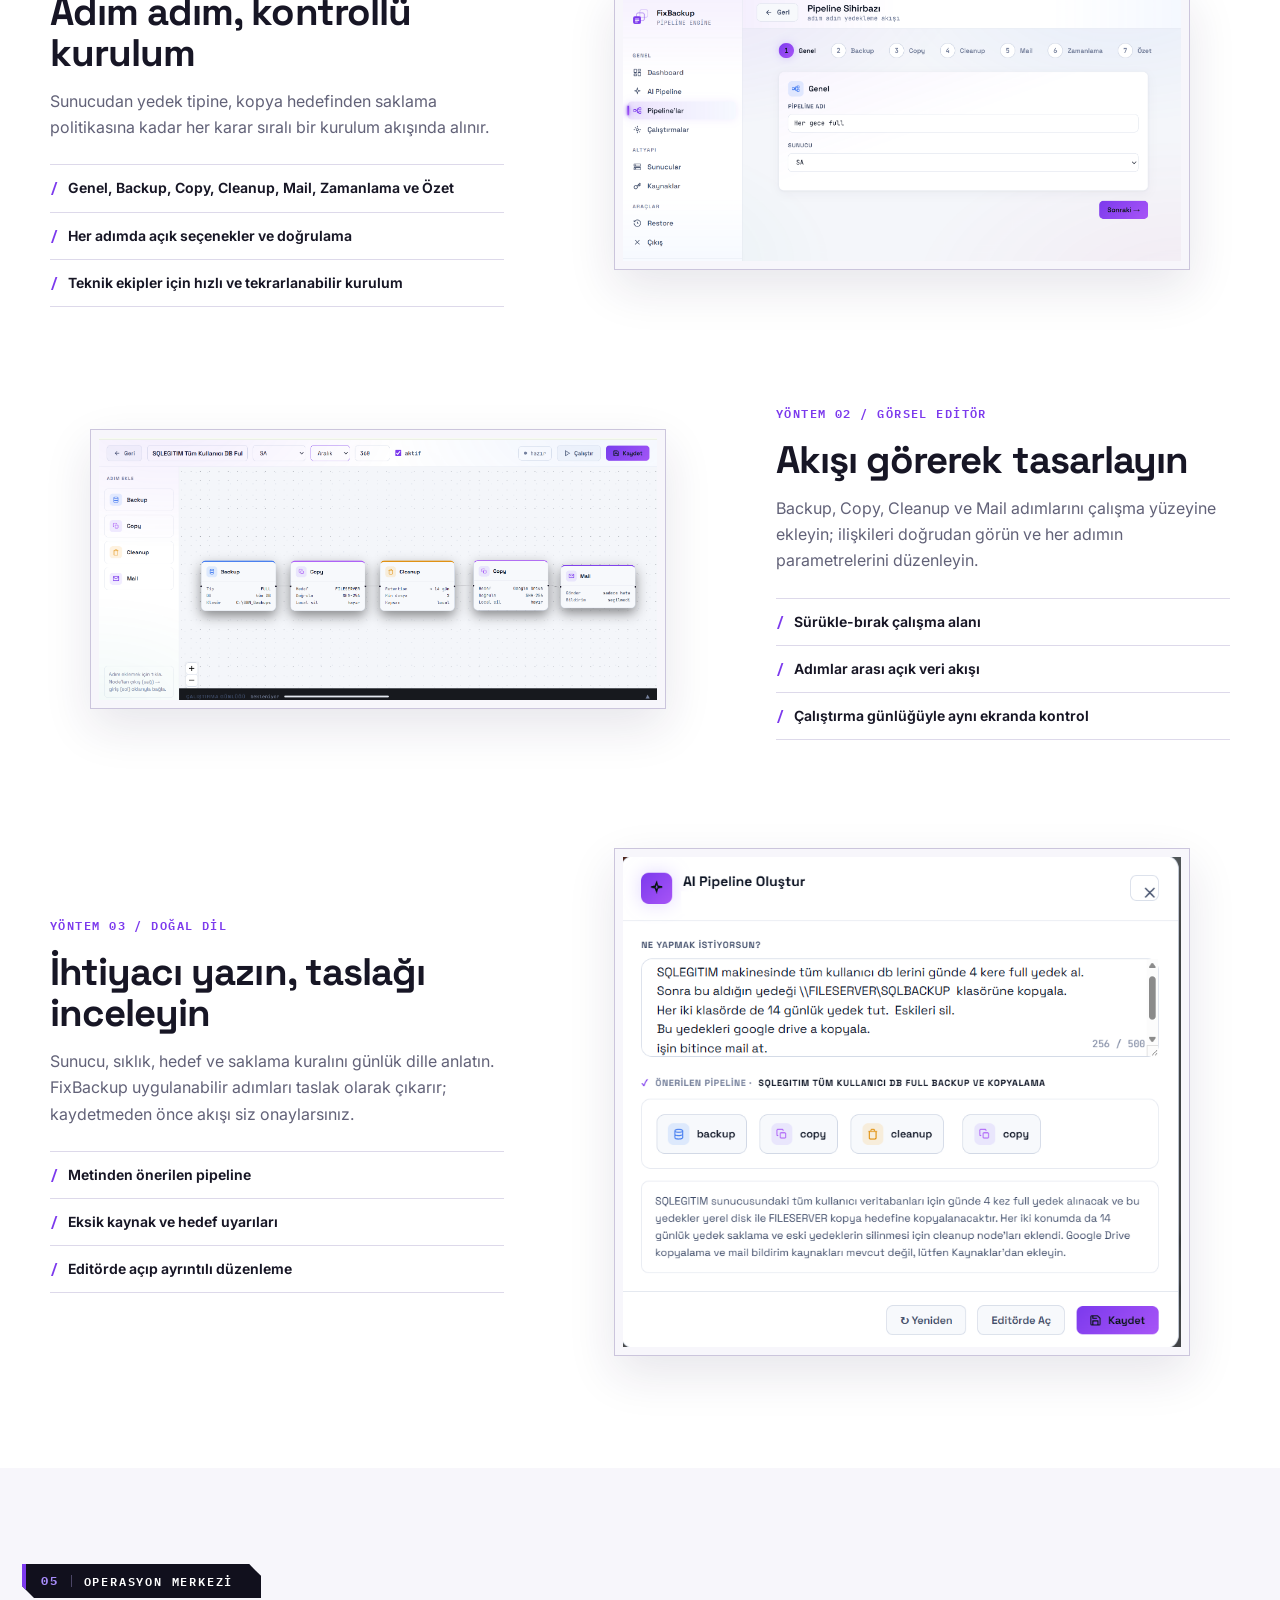
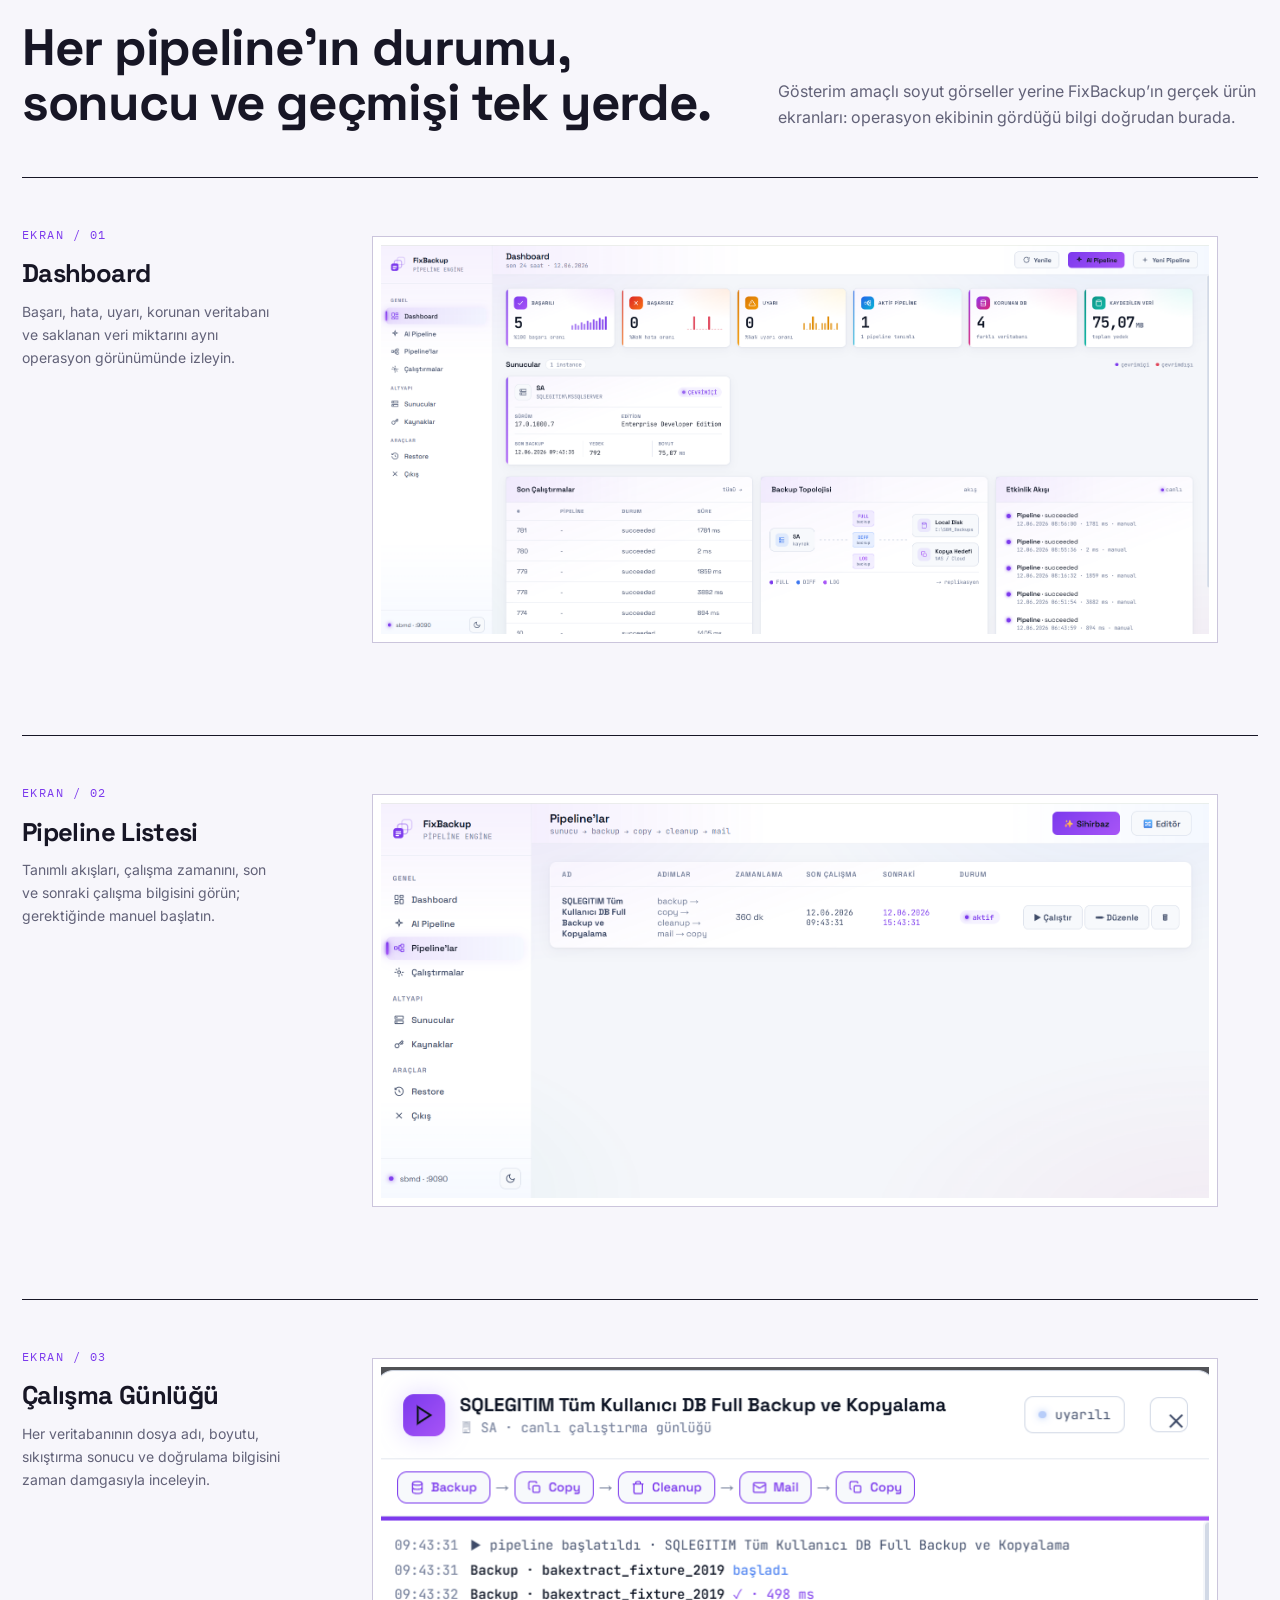
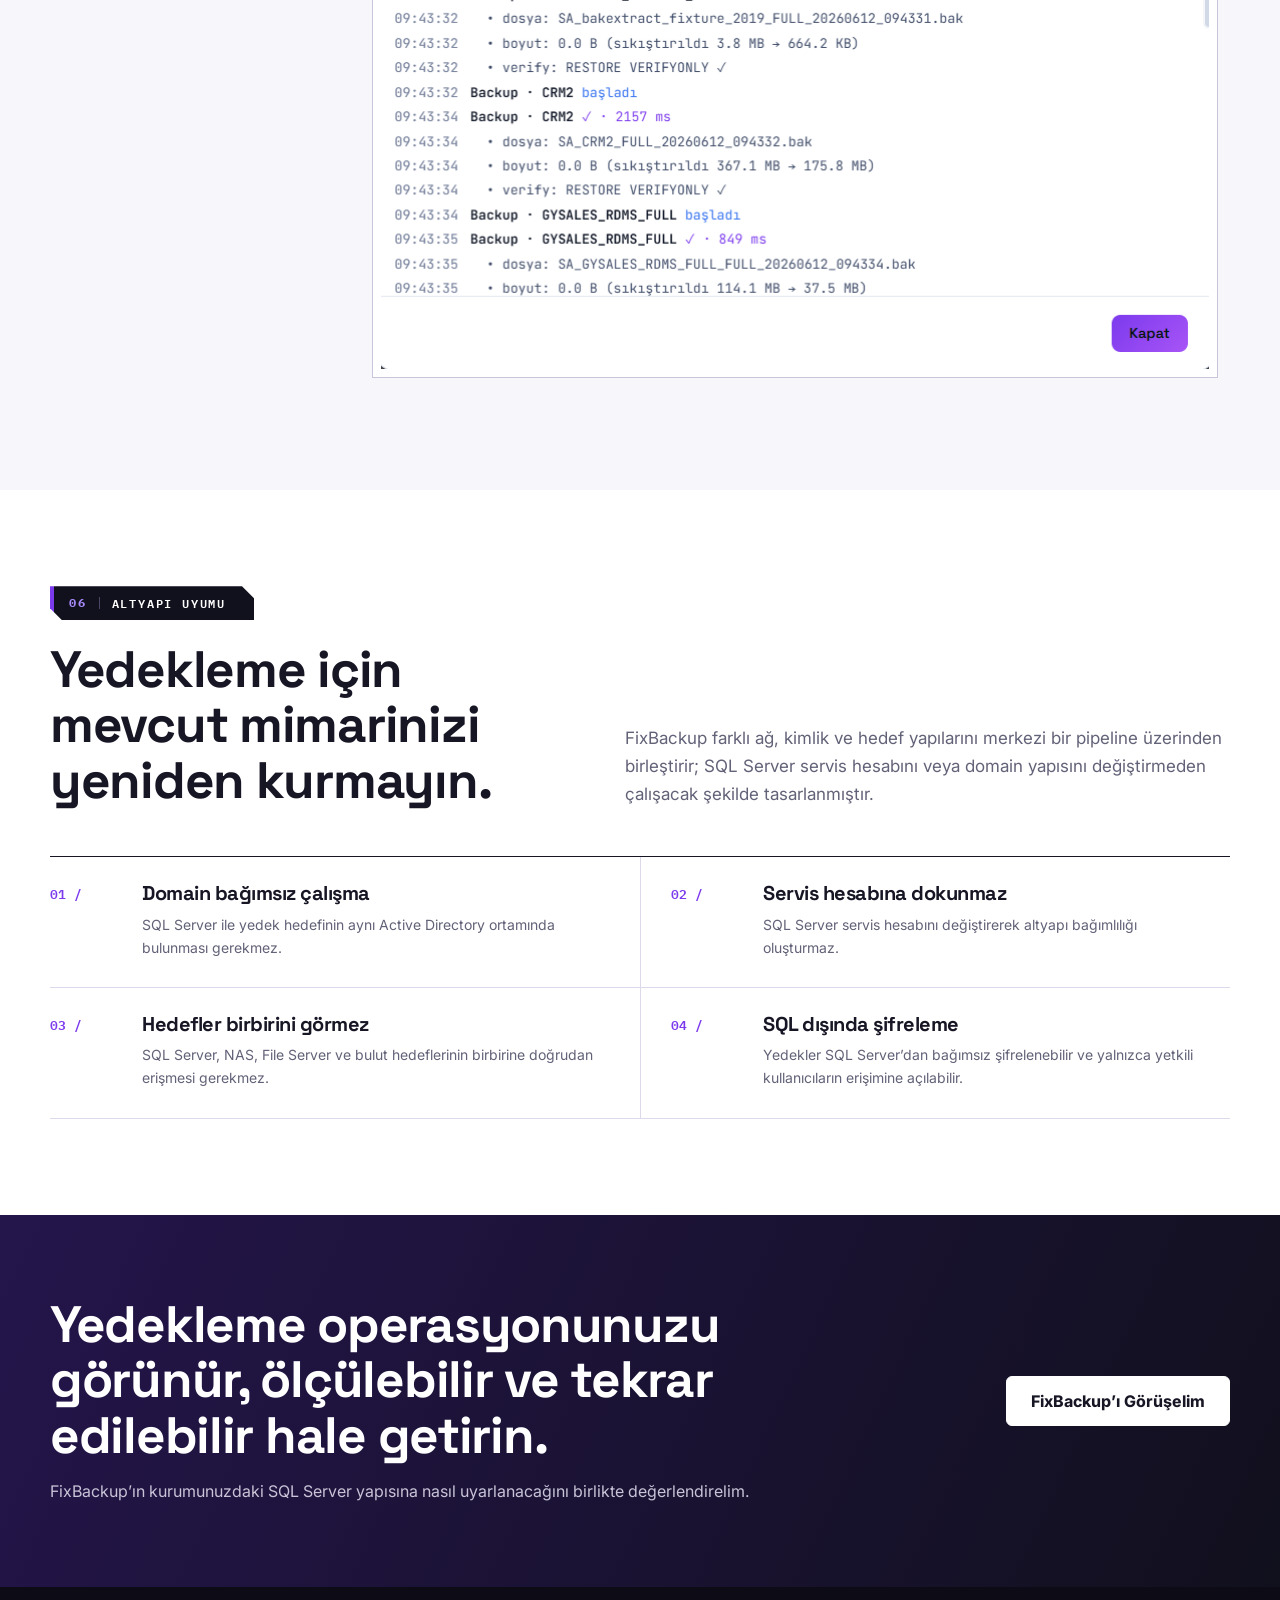
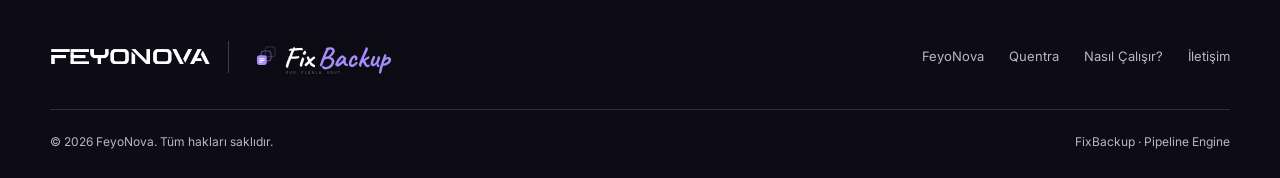
==== commit 7c200985: "Questinal ve FixBackup hero alanlarini sadelestir" ====
--- a/fixbackup.html
+++ b/fixbackup.html
@@ -63,7 +63,7 @@
 .pipe-step{position:relative;min-height:210px;padding:30px 24px 24px;border-right:1px solid var(--line)}.pipe-step:last-child{border-right:0}.pipe-index{position:relative;z-index:1;display:grid;place-items:center;width:42px;height:42px;background:var(--navy);color:#fff;font:600 12px var(--mono);box-shadow:0 0 0 8px #fff}.pipe-step h3{font-size:21px;margin:34px 0 8px}.pipe-step p{color:var(--muted);font-size:14px}
 .flow-statement{display:grid;grid-template-columns:1fr auto 1fr;align-items:center;gap:25px;margin-top:30px;font-family:var(--mono);font-size:13px;color:#5d5971}.flow-statement::before,.flow-statement::after{content:"";height:1px;background:var(--line)}
 
-.rule321{padding:72px 0;background:var(--navy);color:#fff}.rule-grid{display:grid;grid-template-columns:.8fr 1.2fr;gap:100px;align-items:center}.rule-number{font:700 clamp(88px,13vw,180px)/.8 var(--display);letter-spacing:-.08em;color:var(--purple-2)}.rule-copy h2{max-width:720px}.rule-copy p{max-width:700px;margin-top:20px;color:#bbb7cb;font-size:17px}.rule-facts{display:flex;gap:28px;margin-top:28px;padding-top:24px;border-top:1px solid #38354a}.rule-facts span{font:600 12px var(--mono);letter-spacing:.08em;text-transform:uppercase}.rule-facts b{color:var(--purple-2)}
+.rule321{padding:clamp(60px,6vw,82px) 0;background:var(--navy);color:#fff}.rule-grid{display:grid;grid-template-columns:minmax(260px,.62fr) minmax(0,1.38fr);gap:clamp(48px,6vw,84px);align-items:center}.rule-number{display:grid;place-items:center;min-height:240px;padding-right:clamp(34px,5vw,70px);border-right:1px solid #38354a;font:700 clamp(82px,9.5vw,142px)/.82 var(--display);letter-spacing:-.075em;color:var(--purple-2)}.rule-copy{max-width:780px}.rule-copy h2{max-width:760px;font-size:clamp(34px,3.6vw,52px)}.rule-copy p{max-width:700px;margin-top:20px;color:#bbb7cb;font-size:17px}
 
 .build{background:#fff}.build-head{max-width:900px;margin-bottom:64px}.build-list{display:grid;gap:92px}.build-row{display:grid;grid-template-columns:.9fr 1.3fr;align-items:center;gap:70px}.build-row:nth-child(even){grid-template-columns:1.3fr .9fr}.build-row:nth-child(even) .build-copy{order:2}.build-copy .eyebrow{font:600 12px var(--mono);letter-spacing:.12em;color:var(--purple);text-transform:uppercase}.build-copy h3{font-size:clamp(28px,3vw,42px);margin:14px 0}.build-copy p{color:var(--muted);font-size:16px}.build-points{list-style:none;padding:0;margin:24px 0 0;border-top:1px solid var(--line)}.build-points li{padding:11px 0;border-bottom:1px solid var(--line);font-size:14px;font-weight:650}.build-points li::before{content:"/";color:var(--purple);font-family:var(--mono);margin-right:10px}.media-frame{border:1px solid #cbc5dc;background:var(--wash);padding:8px;box-shadow:0 18px 45px rgba(38,28,72,.11)}.media-frame img{width:100%}
 
@@ -78,7 +78,7 @@
 footer{padding:50px 0 26px;background:#0d0c16;color:#b9b5c8}.footer-grid{display:flex;align-items:center;justify-content:space-between;gap:30px;padding-bottom:32px;border-bottom:1px solid #302d3d}.footer-brand{display:flex;align-items:center;gap:18px}.footer-feyo{width:160px;filter:brightness(0) invert(1)}.footer-rule{width:1px;height:32px;background:#403c50}.footer-fix{width:150px}.footer-links{display:flex;gap:25px;font-size:13px}.footer-links a:hover{color:#fff}.copyright{display:flex;justify-content:space-between;gap:20px;padding-top:22px;font-size:12px}
 
 @media(max-width:1180px){.nav-links{gap:18px}.brand-pair{min-width:280px}.feyo-logo{width:150px}.fix-logo{width:125px}.hero-grid{grid-template-columns:.85fr 1.15fr;gap:36px}.risk-head,.infra-head{gap:50px}.build-row,.build-row:nth-child(even){gap:40px}.rule-grid{gap:55px}}
-@media(max-width:1060px){header{height:auto;min-height:72px}.nav{min-height:72px;flex-wrap:wrap}.menu-toggle{display:block}.nav-cta{display:none}.nav-links{display:none;order:3;width:100%;padding:16px 0 22px;border-top:1px solid var(--line)}.nav-links.open{display:grid;grid-template-columns:repeat(2,1fr)}.brand-pair{min-width:0}.hero{min-height:auto}.hero-grid{grid-template-columns:1fr}.hero-copy{padding:0;width:min(760px,calc(100% - 44px));margin:auto}.hero-screen{width:min(880px,calc(100% - 22px));margin-left:auto}.risk-head,.rule-grid,.infra-head{grid-template-columns:1fr;gap:28px}.build-row,.build-row:nth-child(even){grid-template-columns:1fr;gap:30px}.build-row:nth-child(even) .build-copy{order:0}.pipeline{grid-template-columns:1fr}.pipeline::before{top:44px;bottom:44px;left:50px;right:auto;width:2px;height:auto}.pipe-step{min-height:0;padding:24px 26px 24px 94px;border-right:0;border-bottom:1px solid var(--line)}.pipe-step:last-child{border-bottom:0}.pipe-index{position:absolute;left:29px;top:25px;box-shadow:0 0 0 6px #fff}.pipe-step h3{margin:0 0 4px}.screen-story{grid-template-columns:1fr;gap:24px}.story-copy{position:static}.footer-grid{align-items:flex-start;flex-direction:column}}
+@media(max-width:1060px){header{height:auto;min-height:72px}.nav{min-height:72px;flex-wrap:wrap}.menu-toggle{display:block}.nav-cta{display:none}.nav-links{display:none;order:3;width:100%;padding:16px 0 22px;border-top:1px solid var(--line)}.nav-links.open{display:grid;grid-template-columns:repeat(2,1fr)}.brand-pair{min-width:0}.hero{min-height:auto}.hero-grid{grid-template-columns:1fr}.hero-copy{padding:0;width:min(760px,calc(100% - 44px));margin:auto}.hero-screen{width:min(880px,calc(100% - 22px));margin-left:auto}.risk-head,.rule-grid,.infra-head{grid-template-columns:1fr;gap:28px}.rule-number{place-items:start;min-height:0;padding:0 0 30px;border-right:0;border-bottom:1px solid #38354a}.build-row,.build-row:nth-child(even){grid-template-columns:1fr;gap:30px}.build-row:nth-child(even) .build-copy{order:0}.pipeline{grid-template-columns:1fr}.pipeline::before{top:44px;bottom:44px;left:50px;right:auto;width:2px;height:auto}.pipe-step{min-height:0;padding:24px 26px 24px 94px;border-right:0;border-bottom:1px solid var(--line)}.pipe-step:last-child{border-bottom:0}.pipe-index{position:absolute;left:29px;top:25px;box-shadow:0 0 0 6px #fff}.pipe-step h3{margin:0 0 4px}.screen-story{grid-template-columns:1fr;gap:24px}.story-copy{position:static}.footer-grid{align-items:flex-start;flex-direction:column}}
 @media(max-width:700px){.container,.wide{width:min(100% - 30px,1180px)}section{padding:70px 0}.brand-pair{gap:11px}.brand-rule{height:28px}.feyo-logo{width:120px}.fix-logo{width:105px}.hero{padding:54px 0 60px}.hero-copy{width:calc(100% - 30px)}.hero h1{font-size:clamp(36px,12vw,48px)}.hero-actions{align-items:stretch;flex-direction:column}.hero-note{flex-direction:column;gap:9px}.hero-note span+span{padding-left:0;border-left:0}.hero-screen{width:calc(100% - 15px);padding-left:0}.screen-frame{padding:5px}.screen-cap{display:none}.risk-grid,.infra-grid{grid-template-columns:1fr}.risk-item,.risk-item+.risk-item{padding:24px 0;border-left:0;border-bottom:1px solid var(--line)}.risk-item:last-child{border-bottom:0}.rule-number{font-size:112px}.rule-facts{flex-direction:column;gap:10px}.build-list{gap:70px}.screens-head{align-items:flex-start;flex-direction:column}.screen-story{padding-bottom:58px}.infra-item,.infra-item:nth-child(even){grid-template-columns:48px 1fr;padding:23px 0;border-left:0}.closing-grid{grid-template-columns:1fr}.closing .btn{width:100%}.footer-brand{flex-wrap:wrap}.footer-links{flex-wrap:wrap}.copyright{flex-direction:column}.nav-links.open{grid-template-columns:1fr}.section-kicker{font-size:10px}}
 </style>
 </head>
@@ -110,10 +110,9 @@
         <h1>SQL Server yedeklerinizi <span>şansa bırakmayın.</span></h1>
         <p>Yedekleme, doğrulama, kopyalama, saklama ve bildirim adımlarını tek bir pipeline içinde yönetin. Her çalışmanın ne zaman, nerede ve hangi sonuçla tamamlandığını görün.</p>
         <div class="hero-actions"><a class="btn btn-primary" href="#nasil">Pipeline’ı Keşfedin</a><a class="btn" href="#ekranlar">Ürün Ekranlarını İnceleyin</a></div>
-        <div class="hero-note"><span>SQL Server odaklı</span><span>Merkezi operasyon</span><span>Doğrulanabilir sonuç</span></div>
       </div>
       <div class="hero-screen">
-        <figure class="screen-frame"><img src="assets/fixbackup-web/dashboard.png" alt="FixBackup yönetim paneli" width="1913" height="900"><figcaption class="screen-cap"><span>Gerçek ürün ekranı / Dashboard</span><span>Pipeline Engine</span></figcaption></figure>
+        <figure class="screen-frame"><img src="assets/fixbackup-web/dashboard.png" alt="FixBackup yönetim paneli" width="1913" height="900"></figure>
       </div>
     </div>
   </section>
@@ -136,10 +135,9 @@
       <article class="pipe-step"><span class="pipe-index">04</span><h3>Mail</h3><p>Başarı, uyarı veya hata sonucunu ilgili ekiplere gönderir.</p></article>
       <article class="pipe-step"><span class="pipe-index">05</span><h3>Schedule</h3><p>Akışı belirlenen aralıkta veya saatte otomatik çalıştırır.</p></article>
     </div>
-    <div class="flow-statement">KURULUMDAN SONUCA TEK OPERASYON ZİNCİRİ</div>
   </div></section>
 
-  <section class="rule321"><div class="container rule-grid"><div class="rule-number">3·2·1</div><div class="rule-copy"><span class="section-kicker"><b>03</b>Koruma İlkesi</span><h2>Yedek stratejisini tavsiyeden çıkarıp uygulanabilir hale getirin.</h2><p>Üç veri kopyası, iki farklı ortam ve kurum dışında en az bir kopya. FixBackup hedefleri ve saklama kurallarını pipeline’ın parçası yapar.</p><div class="rule-facts"><span><b>3</b> veri kopyası</span><span><b>2</b> farklı ortam</span><span><b>1</b> kurum dışı hedef</span></div></div></div></section>
+  <section class="rule321"><div class="container rule-grid"><div class="rule-number">3·2·1</div><div class="rule-copy"><span class="section-kicker"><b>03</b>Koruma İlkesi</span><h2>Yedek stratejisini tavsiyeden çıkarıp uygulanabilir hale getirin.</h2><p>Üç veri kopyası, iki farklı ortam ve kurum dışında en az bir kopya. FixBackup hedefleri ve saklama kurallarını pipeline’ın parçası yapar.</p></div></div></section>
 
   <section class="build" id="pipeline"><div class="container">
     <div class="build-head"><span class="section-kicker"><b>04</b>Pipeline Tasarımı</span><h2>Ekibiniz nasıl çalışıyorsa, pipeline’ı <span class="purple">öyle oluşturun.</span></h2><p class="section-intro">Hazır adımlarla ilerleyin, görsel editörde akışı kurun veya ihtiyacınızı doğal dille tarif edin. Son karar her zaman görünür ve düzenlenebilir bir pipeline’dır.</p></div>
